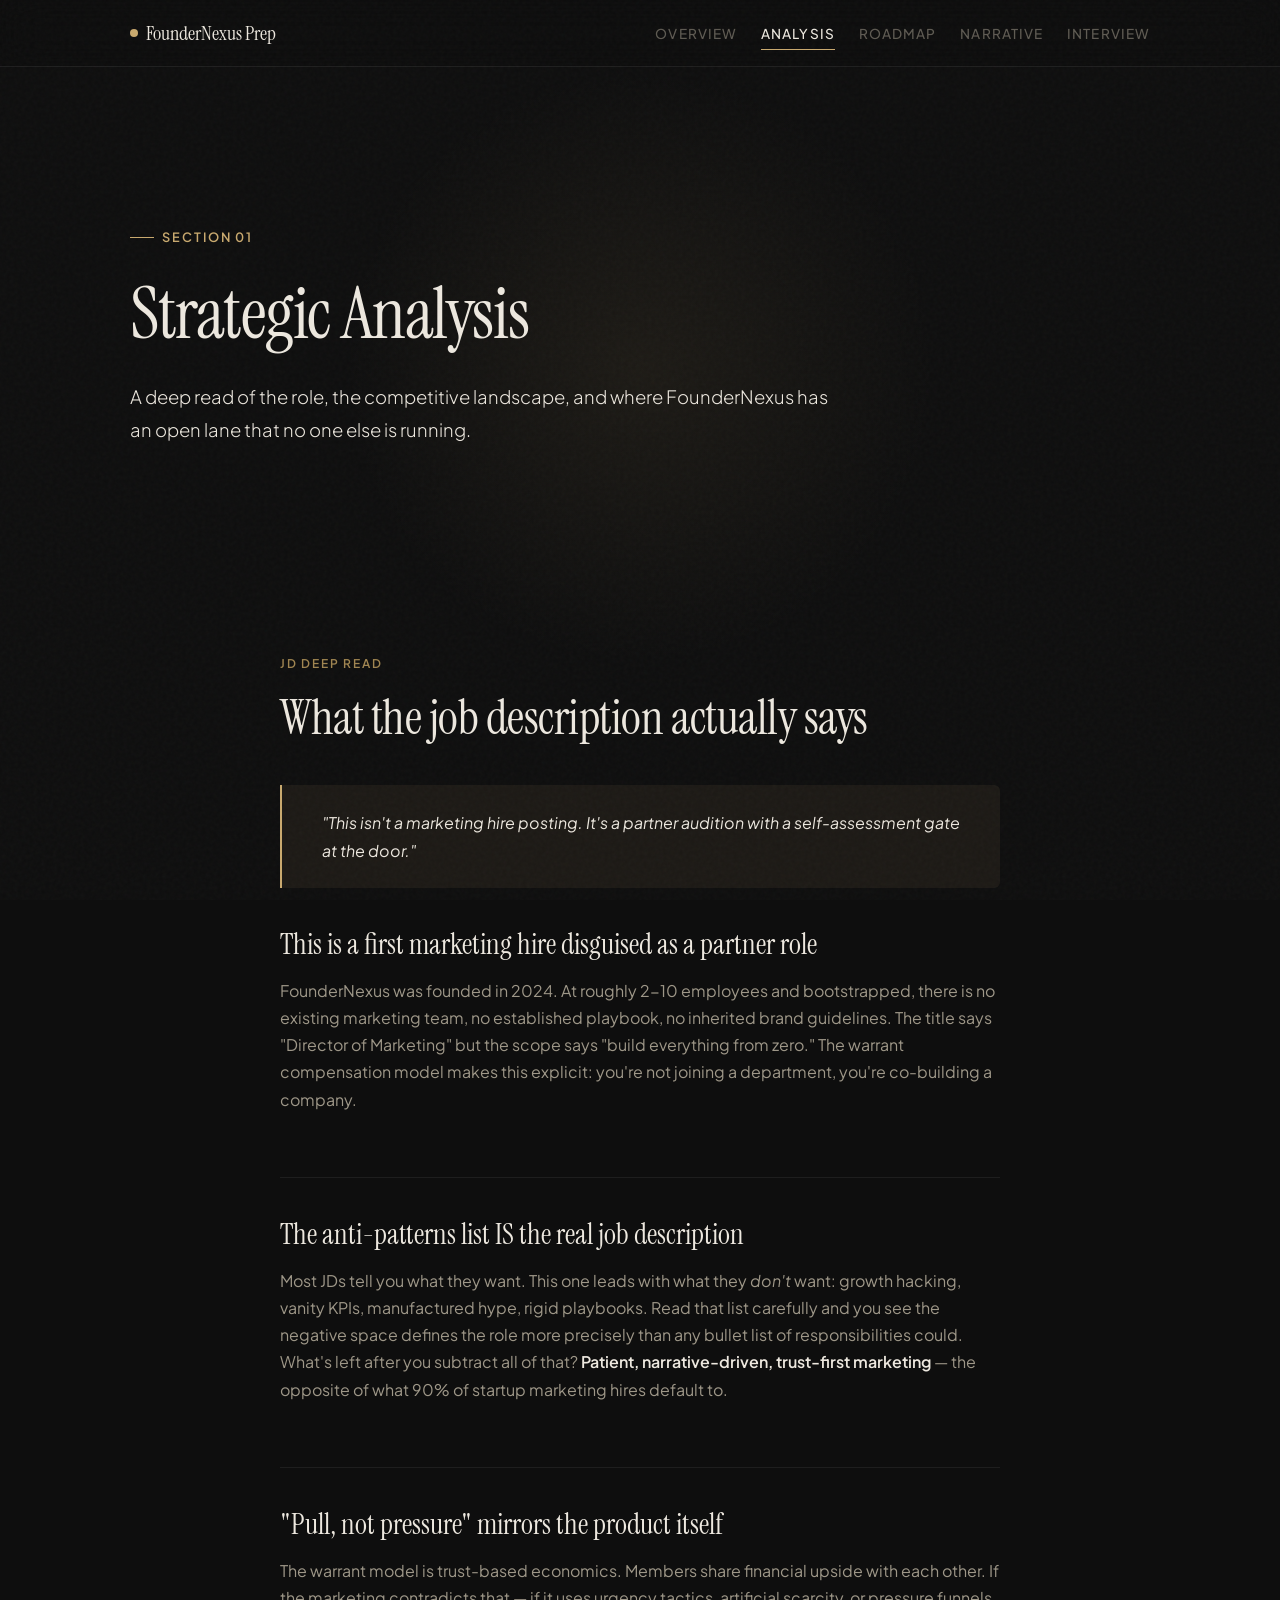
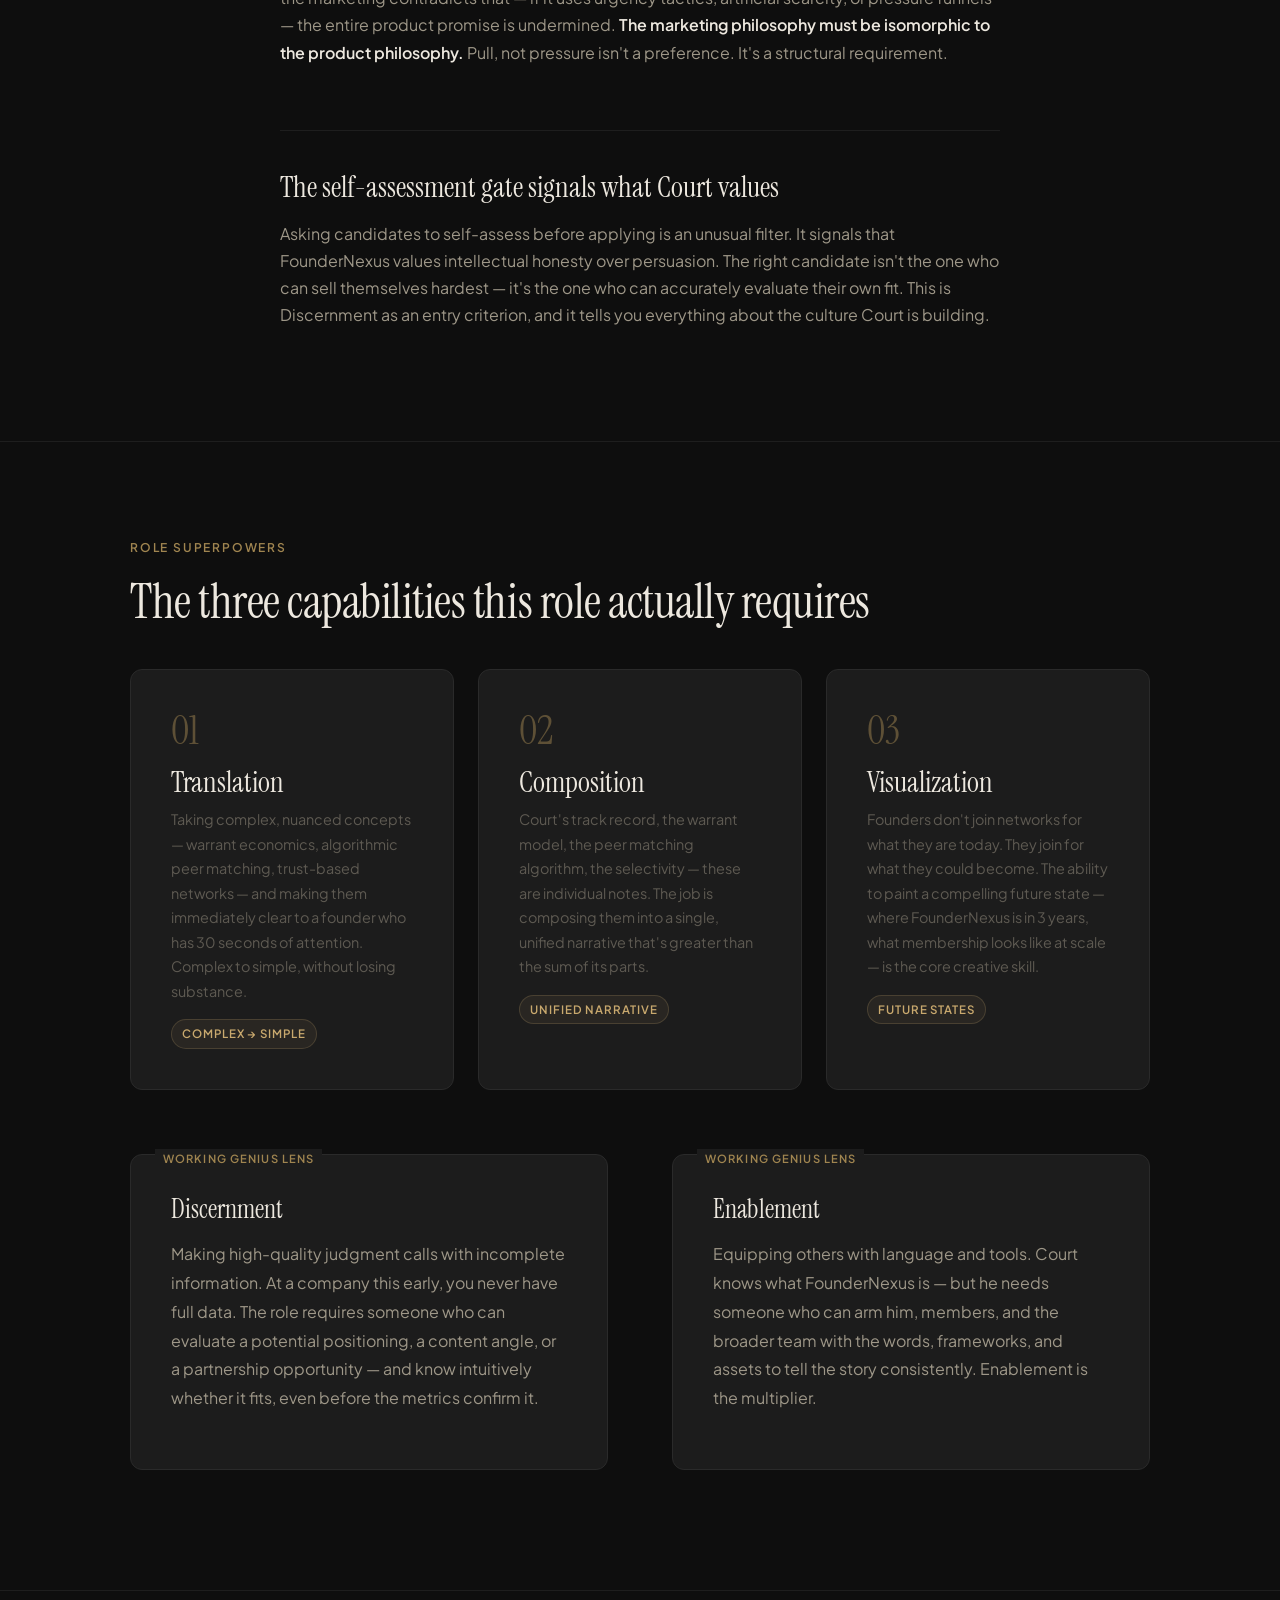
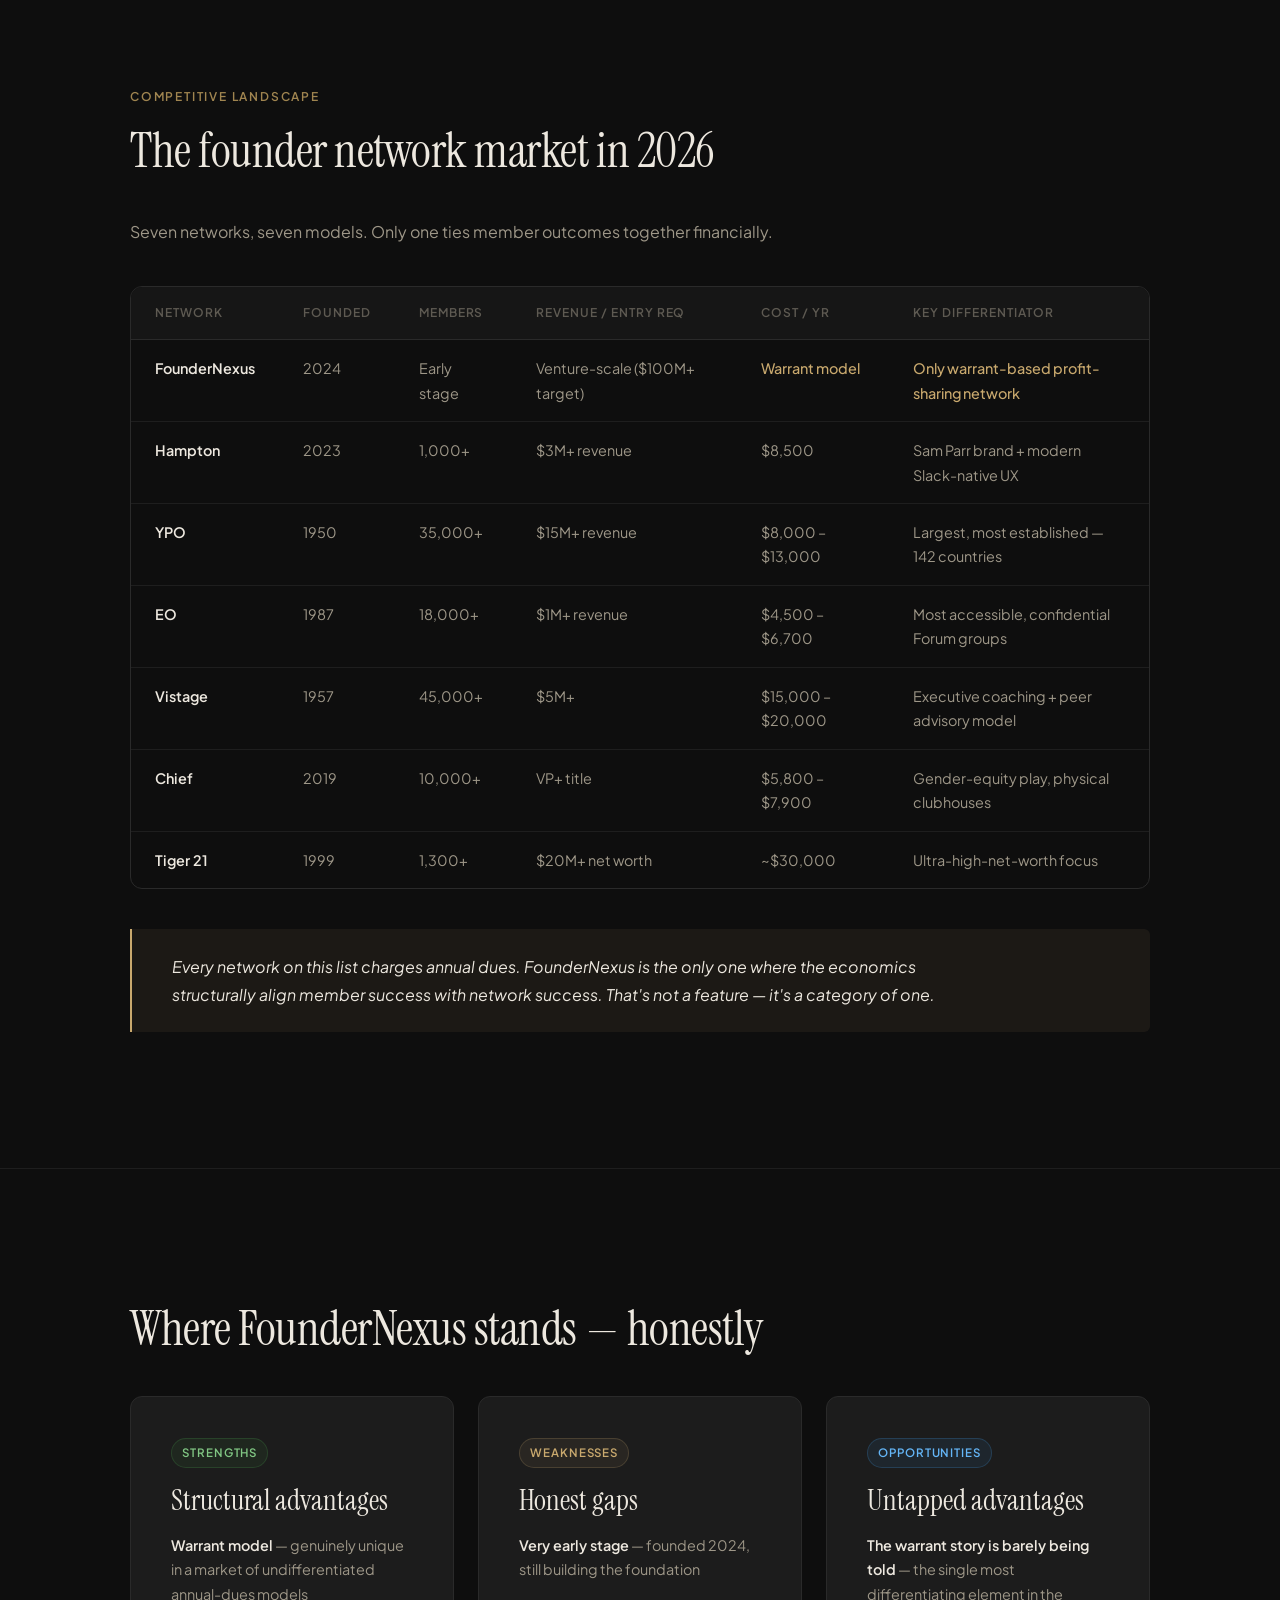
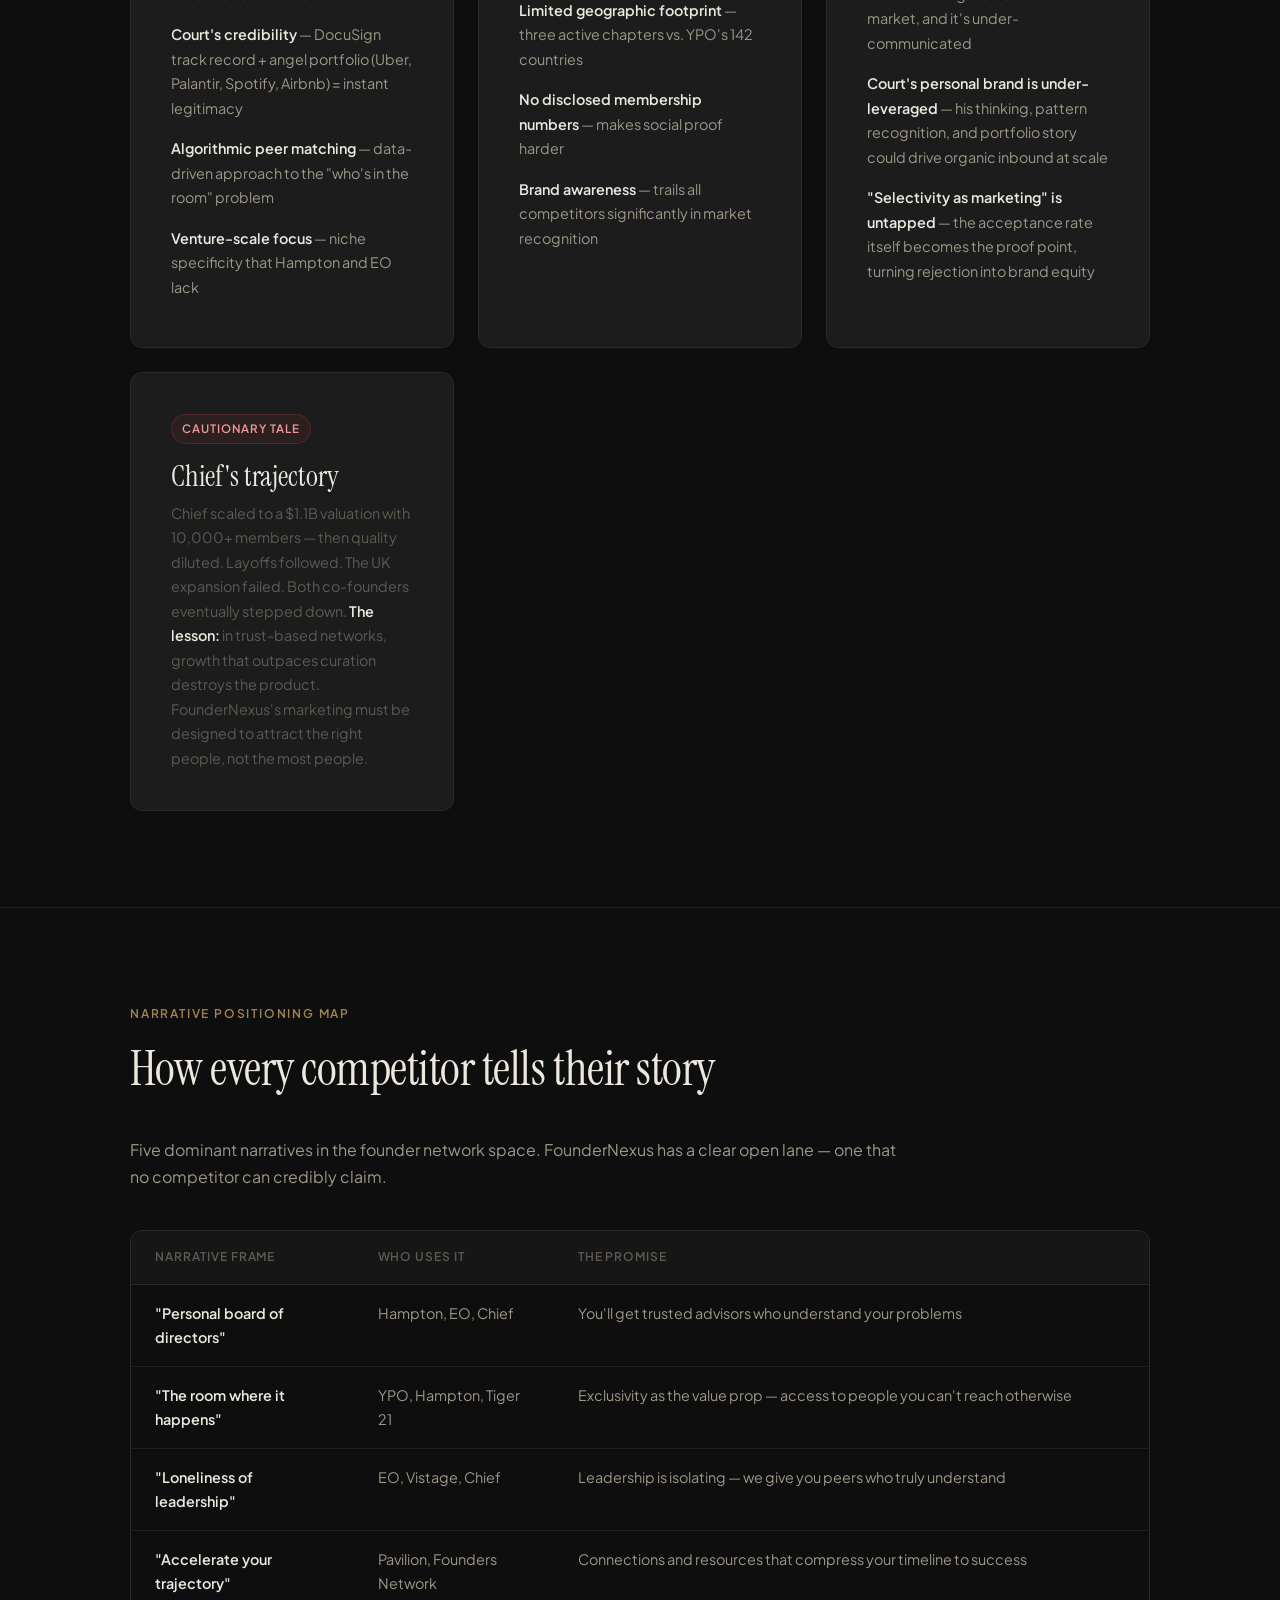
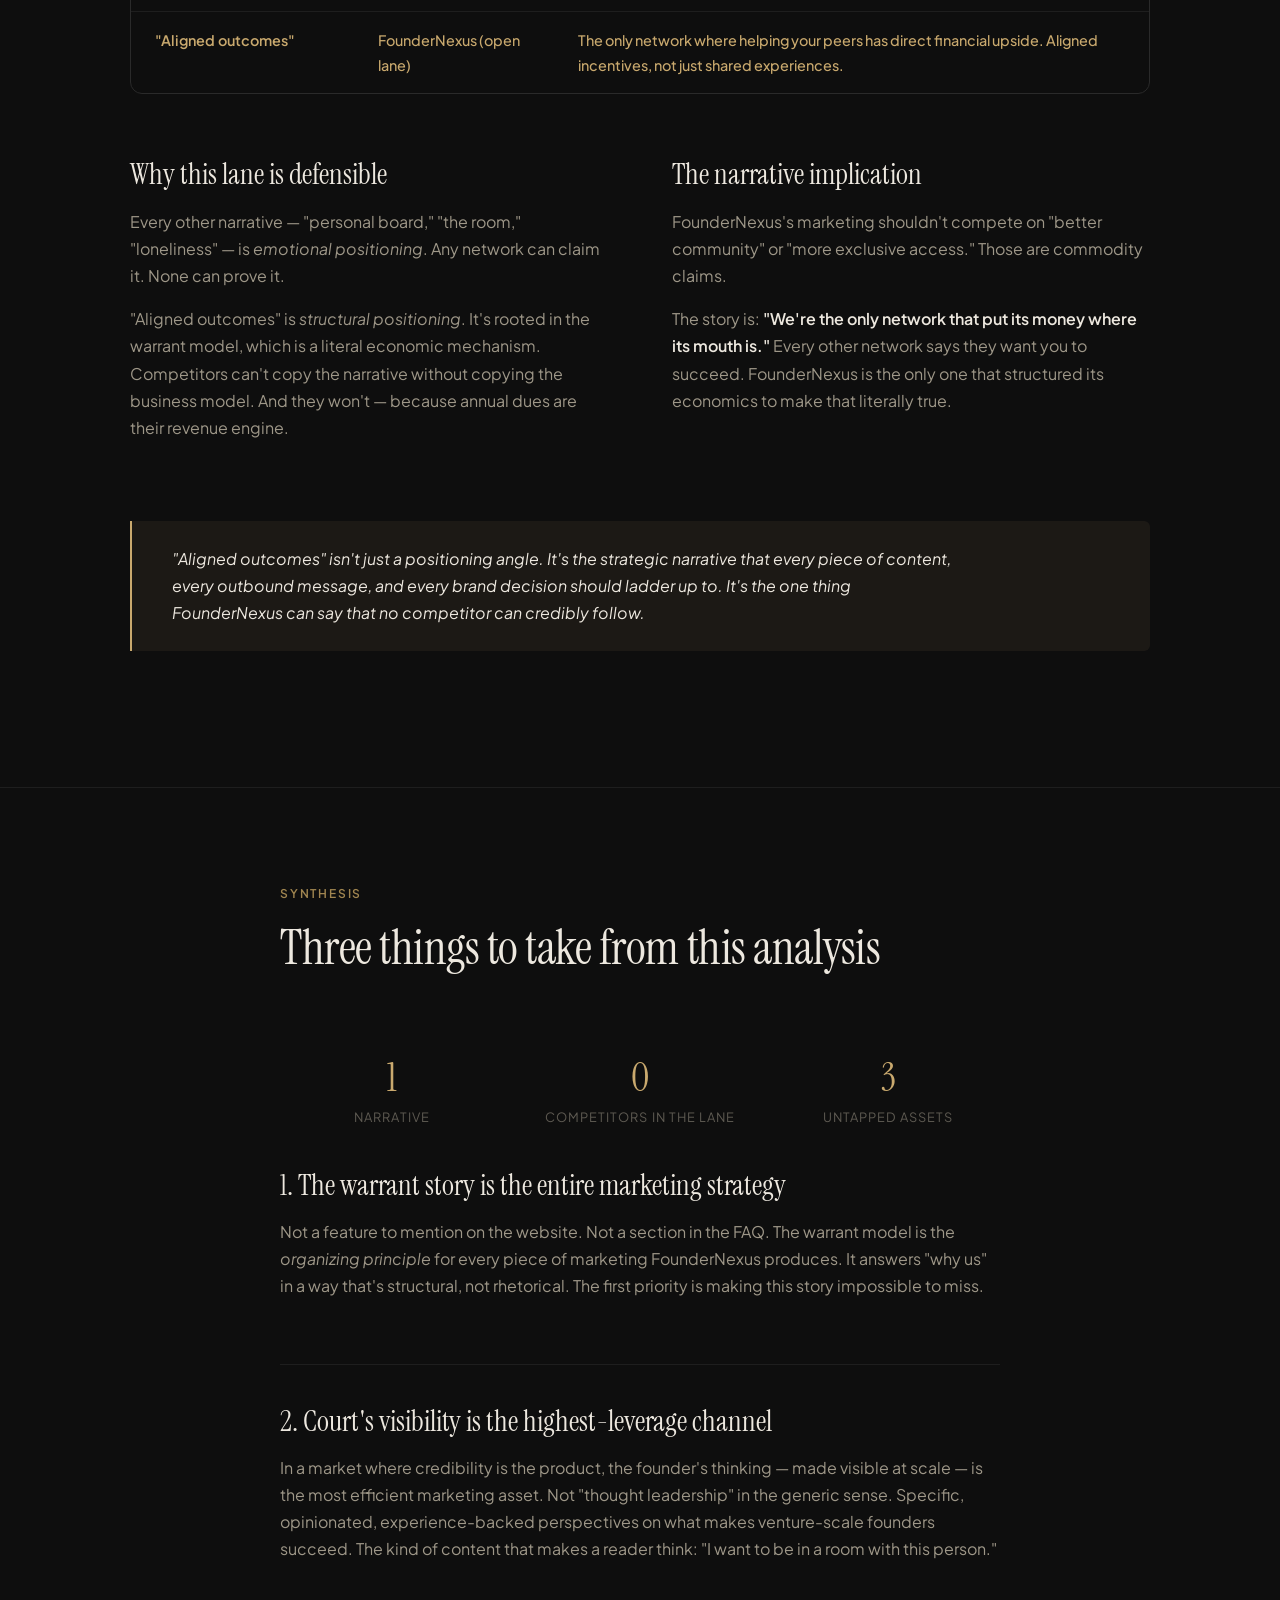
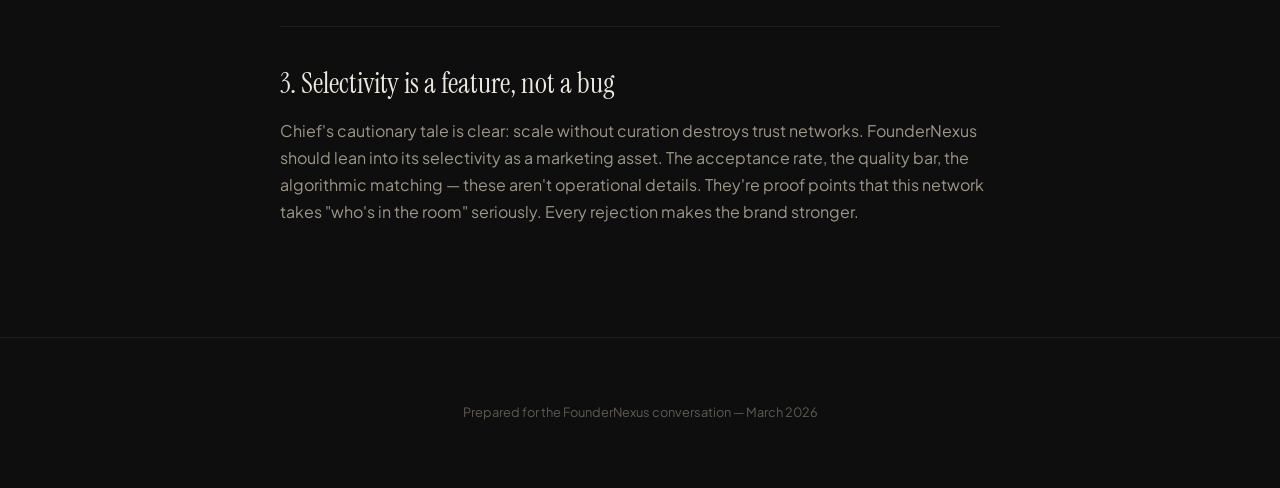
==== analysis.html @ fd332062 "Initial build: FounderNexus Director of Marketing interview prep site Five-page static site with str" ====
<!DOCTYPE html>
<html lang="en">
<head>
  <meta charset="UTF-8">
  <meta name="viewport" content="width=device-width, initial-scale=1.0">
  <title>Strategic Analysis — FounderNexus</title>
  <link rel="stylesheet" href="css/styles.css">
</head>
<body>
  <nav class="site-nav">
    <div class="container">
      <a href="index.html" class="nav-brand">
        <span class="brand-mark"></span>
        FounderNexus Prep
      </a>
      <ul class="nav-links">
        <li><a href="index.html">Overview</a></li>
        <li><a href="analysis.html" class="active">Analysis</a></li>
        <li><a href="roadmap.html">Roadmap</a></li>
        <li><a href="narrative.html">Narrative</a></li>
        <li><a href="prep.html">Interview</a></li>
      </ul>
    </div>
  </nav>

  <header class="hero">
    <div class="container">
      <div class="hero-eyebrow animate-in">Section 01</div>
      <h1 class="animate-in delay-1">Strategic Analysis</h1>
      <p class="lead animate-in delay-2" style="max-width: 55ch;">
        A deep read of the role, the competitive landscape, and where FounderNexus has an open lane that no one else is running.
      </p>
    </div>
  </header>

  <!-- ══════════════════════════════════════════
       JD DEEP READ
       ══════════════════════════════════════════ -->
  <section>
    <div class="container container--narrow">
      <div class="section-eyebrow reveal">JD Deep Read</div>
      <h2 class="reveal">What the job description actually says</h2>

      <div class="callout reveal">
        <p>"This isn't a marketing hire posting. It's a partner audition with a self-assessment gate at the door."</p>
      </div>

      <div class="prose reveal">
        <h3>This is a first marketing hire disguised as a partner role</h3>
        <p>FounderNexus was founded in 2024. At roughly 2-10 employees and bootstrapped, there is no existing marketing team, no established playbook, no inherited brand guidelines. The title says "Director of Marketing" but the scope says "build everything from zero." The warrant compensation model makes this explicit: you're not joining a department, you're co-building a company.</p>

        <h3>The anti-patterns list IS the real job description</h3>
        <p>Most JDs tell you what they want. This one leads with what they <em>don't</em> want: growth hacking, vanity KPIs, manufactured hype, rigid playbooks. Read that list carefully and you see the negative space defines the role more precisely than any bullet list of responsibilities could. What's left after you subtract all of that? <strong>Patient, narrative-driven, trust-first marketing</strong> — the opposite of what 90% of startup marketing hires default to.</p>

        <h3>"Pull, not pressure" mirrors the product itself</h3>
        <p>The warrant model is trust-based economics. Members share financial upside with each other. If the marketing contradicts that — if it uses urgency tactics, artificial scarcity, or pressure funnels — the entire product promise is undermined. <strong>The marketing philosophy must be isomorphic to the product philosophy.</strong> Pull, not pressure isn't a preference. It's a structural requirement.</p>

        <h3>The self-assessment gate signals what Court values</h3>
        <p>Asking candidates to self-assess before applying is an unusual filter. It signals that FounderNexus values intellectual honesty over persuasion. The right candidate isn't the one who can sell themselves hardest — it's the one who can accurately evaluate their own fit. This is Discernment as an entry criterion, and it tells you everything about the culture Court is building.</p>
      </div>
    </div>
  </section>

  <!-- ══════════════════════════════════════════
       CORE SUPERPOWERS
       ══════════════════════════════════════════ -->
  <section>
    <div class="container">
      <div class="section-eyebrow reveal">Role Superpowers</div>
      <h2 class="reveal">The three capabilities this role actually requires</h2>

      <div class="card-grid">
        <div class="card reveal">
          <div class="card-number">01</div>
          <h3>Translation</h3>
          <p>Taking complex, nuanced concepts — warrant economics, algorithmic peer matching, trust-based networks — and making them immediately clear to a founder who has 30 seconds of attention. Complex to simple, without losing substance.</p>
          <span class="badge" style="margin-top: var(--space-sm);">Complex &rarr; Simple</span>
        </div>

        <div class="card reveal">
          <div class="card-number">02</div>
          <h3>Composition</h3>
          <p>Court's track record, the warrant model, the peer matching algorithm, the selectivity — these are individual notes. The job is composing them into a single, unified narrative that's greater than the sum of its parts.</p>
          <span class="badge" style="margin-top: var(--space-sm);">Unified Narrative</span>
        </div>

        <div class="card reveal">
          <div class="card-number">03</div>
          <h3>Visualization</h3>
          <p>Founders don't join networks for what they are today. They join for what they could become. The ability to paint a compelling future state — where FounderNexus is in 3 years, what membership looks like at scale — is the core creative skill.</p>
          <span class="badge" style="margin-top: var(--space-sm);">Future States</span>
        </div>
      </div>

      <div class="two-col reveal" style="margin-top: var(--space-xl);">
        <div class="msg-block">
          <div class="msg-block-label">Working Genius Lens</div>
          <h3>Discernment</h3>
          <p>Making high-quality judgment calls with incomplete information. At a company this early, you never have full data. The role requires someone who can evaluate a potential positioning, a content angle, or a partnership opportunity — and know intuitively whether it fits, even before the metrics confirm it.</p>
        </div>
        <div class="msg-block">
          <div class="msg-block-label">Working Genius Lens</div>
          <h3>Enablement</h3>
          <p>Equipping others with language and tools. Court knows what FounderNexus is — but he needs someone who can arm him, members, and the broader team with the words, frameworks, and assets to tell the story consistently. Enablement is the multiplier.</p>
        </div>
      </div>
    </div>
  </section>

  <!-- ══════════════════════════════════════════
       COMPETITIVE LANDSCAPE
       ══════════════════════════════════════════ -->
  <section>
    <div class="container">
      <div class="section-eyebrow reveal">Competitive Landscape</div>
      <h2 class="reveal">The founder network market in 2026</h2>
      <p class="reveal" style="margin-bottom: var(--space-lg);">
        Seven networks, seven models. Only one ties member outcomes together financially.
      </p>

      <div class="table-wrapper reveal">
        <table>
          <thead>
            <tr>
              <th>Network</th>
              <th>Founded</th>
              <th>Members</th>
              <th>Revenue / Entry Req</th>
              <th>Cost / yr</th>
              <th>Key Differentiator</th>
            </tr>
          </thead>
          <tbody>
            <tr>
              <td><strong>FounderNexus</strong></td>
              <td>2024</td>
              <td>Early stage</td>
              <td>Venture-scale ($100M+ target)</td>
              <td><span class="highlight">Warrant model</span></td>
              <td><span class="highlight">Only warrant-based profit-sharing network</span></td>
            </tr>
            <tr>
              <td><strong>Hampton</strong></td>
              <td>2023</td>
              <td>1,000+</td>
              <td>$3M+ revenue</td>
              <td>$8,500</td>
              <td>Sam Parr brand + modern Slack-native UX</td>
            </tr>
            <tr>
              <td><strong>YPO</strong></td>
              <td>1950</td>
              <td>35,000+</td>
              <td>$15M+ revenue</td>
              <td>$8,000 &ndash; $13,000</td>
              <td>Largest, most established &mdash; 142 countries</td>
            </tr>
            <tr>
              <td><strong>EO</strong></td>
              <td>1987</td>
              <td>18,000+</td>
              <td>$1M+ revenue</td>
              <td>$4,500 &ndash; $6,700</td>
              <td>Most accessible, confidential Forum groups</td>
            </tr>
            <tr>
              <td><strong>Vistage</strong></td>
              <td>1957</td>
              <td>45,000+</td>
              <td>$5M+</td>
              <td>$15,000 &ndash; $20,000</td>
              <td>Executive coaching + peer advisory model</td>
            </tr>
            <tr>
              <td><strong>Chief</strong></td>
              <td>2019</td>
              <td>10,000+</td>
              <td>VP+ title</td>
              <td>$5,800 &ndash; $7,900</td>
              <td>Gender-equity play, physical clubhouses</td>
            </tr>
            <tr>
              <td><strong>Tiger 21</strong></td>
              <td>1999</td>
              <td>1,300+</td>
              <td>$20M+ net worth</td>
              <td>~$30,000</td>
              <td>Ultra-high-net-worth focus</td>
            </tr>
          </tbody>
        </table>
      </div>

      <div class="callout reveal">
        <p>Every network on this list charges annual dues. FounderNexus is the only one where the economics structurally align member success with network success. That's not a feature — it's a category of one.</p>
      </div>
    </div>
  </section>

  <!-- ══════════════════════════════════════════
       POSITIONING GAP ANALYSIS (SWOT)
       ══════════════════════════════════════════ -->
  <section>
    <div class="container">
      <div class="section-eyebrow reveal">Positioning Gap Analysis</div>
      <h2 class="reveal">Where FounderNexus stands — honestly</h2>

      <div class="card-grid">
        <div class="card reveal">
          <span class="badge badge--green" style="margin-bottom: var(--space-sm);">Strengths</span>
          <h3>Structural advantages</h3>
          <ul style="list-style: none; padding: 0;">
            <li style="padding: var(--space-xs) 0; color: var(--text-secondary); font-size: 0.9rem;"><strong>Warrant model</strong> — genuinely unique in a market of undifferentiated annual-dues models</li>
            <li style="padding: var(--space-xs) 0; color: var(--text-secondary); font-size: 0.9rem;"><strong>Court's credibility</strong> — DocuSign track record + angel portfolio (Uber, Palantir, Spotify, Airbnb) = instant legitimacy</li>
            <li style="padding: var(--space-xs) 0; color: var(--text-secondary); font-size: 0.9rem;"><strong>Algorithmic peer matching</strong> — data-driven approach to the "who's in the room" problem</li>
            <li style="padding: var(--space-xs) 0; color: var(--text-secondary); font-size: 0.9rem;"><strong>Venture-scale focus</strong> — niche specificity that Hampton and EO lack</li>
          </ul>
        </div>

        <div class="card reveal">
          <span class="badge" style="margin-bottom: var(--space-sm);">Weaknesses</span>
          <h3>Honest gaps</h3>
          <ul style="list-style: none; padding: 0;">
            <li style="padding: var(--space-xs) 0; color: var(--text-secondary); font-size: 0.9rem;"><strong>Very early stage</strong> — founded 2024, still building the foundation</li>
            <li style="padding: var(--space-xs) 0; color: var(--text-secondary); font-size: 0.9rem;"><strong>Limited geographic footprint</strong> — three active chapters vs. YPO's 142 countries</li>
            <li style="padding: var(--space-xs) 0; color: var(--text-secondary); font-size: 0.9rem;"><strong>No disclosed membership numbers</strong> — makes social proof harder</li>
            <li style="padding: var(--space-xs) 0; color: var(--text-secondary); font-size: 0.9rem;"><strong>Brand awareness</strong> — trails all competitors significantly in market recognition</li>
          </ul>
        </div>

        <div class="card reveal">
          <span class="badge badge--blue" style="margin-bottom: var(--space-sm);">Opportunities</span>
          <h3>Untapped advantages</h3>
          <ul style="list-style: none; padding: 0;">
            <li style="padding: var(--space-xs) 0; color: var(--text-secondary); font-size: 0.9rem;"><strong>The warrant story is barely being told</strong> — the single most differentiating element in the market, and it's under-communicated</li>
            <li style="padding: var(--space-xs) 0; color: var(--text-secondary); font-size: 0.9rem;"><strong>Court's personal brand is under-leveraged</strong> — his thinking, pattern recognition, and portfolio story could drive organic inbound at scale</li>
            <li style="padding: var(--space-xs) 0; color: var(--text-secondary); font-size: 0.9rem;"><strong>"Selectivity as marketing" is untapped</strong> — the acceptance rate itself becomes the proof point, turning rejection into brand equity</li>
          </ul>
        </div>

        <div class="card reveal">
          <span class="badge" style="margin-bottom: var(--space-sm); background: rgba(239, 83, 80, 0.08); color: #ef9a9a; border-color: rgba(239, 83, 80, 0.2);">Cautionary Tale</span>
          <h3>Chief's trajectory</h3>
          <p>Chief scaled to a $1.1B valuation with 10,000+ members — then quality diluted. Layoffs followed. The UK expansion failed. Both co-founders eventually stepped down. <strong>The lesson:</strong> in trust-based networks, growth that outpaces curation destroys the product. FounderNexus's marketing must be designed to attract the right people, not the most people.</p>
        </div>
      </div>
    </div>
  </section>

  <!-- ══════════════════════════════════════════
       NARRATIVE POSITIONING MAP
       ══════════════════════════════════════════ -->
  <section>
    <div class="container">
      <div class="section-eyebrow reveal">Narrative Positioning Map</div>
      <h2 class="reveal">How every competitor tells their story</h2>
      <p class="reveal" style="margin-bottom: var(--space-lg);">
        Five dominant narratives in the founder network space. FounderNexus has a clear open lane — one that no competitor can credibly claim.
      </p>

      <div class="table-wrapper reveal">
        <table>
          <thead>
            <tr>
              <th>Narrative Frame</th>
              <th>Who Uses It</th>
              <th>The Promise</th>
            </tr>
          </thead>
          <tbody>
            <tr>
              <td><strong>"Personal board of directors"</strong></td>
              <td>Hampton, EO, Chief</td>
              <td>You'll get trusted advisors who understand your problems</td>
            </tr>
            <tr>
              <td><strong>"The room where it happens"</strong></td>
              <td>YPO, Hampton, Tiger 21</td>
              <td>Exclusivity as the value prop &mdash; access to people you can't reach otherwise</td>
            </tr>
            <tr>
              <td><strong>"Loneliness of leadership"</strong></td>
              <td>EO, Vistage, Chief</td>
              <td>Leadership is isolating &mdash; we give you peers who truly understand</td>
            </tr>
            <tr>
              <td><strong>"Accelerate your trajectory"</strong></td>
              <td>Pavilion, Founders Network</td>
              <td>Connections and resources that compress your timeline to success</td>
            </tr>
            <tr>
              <td><strong style="color: var(--accent);">"Aligned outcomes"</strong></td>
              <td><span class="highlight">FounderNexus (open lane)</span></td>
              <td><span class="highlight">The only network where helping your peers has direct financial upside. Aligned incentives, not just shared experiences.</span></td>
            </tr>
          </tbody>
        </table>
      </div>

      <div class="two-col reveal" style="margin-top: var(--space-xl);">
        <div>
          <h3>Why this lane is defensible</h3>
          <div class="prose">
            <p>Every other narrative — "personal board," "the room," "loneliness" — is <em>emotional positioning</em>. Any network can claim it. None can prove it.</p>
            <p>"Aligned outcomes" is <em>structural positioning</em>. It's rooted in the warrant model, which is a literal economic mechanism. Competitors can't copy the narrative without copying the business model. And they won't — because annual dues are their revenue engine.</p>
          </div>
        </div>
        <div>
          <h3>The narrative implication</h3>
          <div class="prose">
            <p>FounderNexus's marketing shouldn't compete on "better community" or "more exclusive access." Those are commodity claims.</p>
            <p>The story is: <strong>"We're the only network that put its money where its mouth is."</strong> Every other network says they want you to succeed. FounderNexus is the only one that structured its economics to make that literally true.</p>
          </div>
        </div>
      </div>

      <div class="callout reveal" style="margin-top: var(--space-xl);">
        <p>"Aligned outcomes" isn't just a positioning angle. It's the strategic narrative that every piece of content, every outbound message, and every brand decision should ladder up to. It's the one thing FounderNexus can say that no competitor can credibly follow.</p>
      </div>
    </div>
  </section>

  <!-- ══════════════════════════════════════════
       KEY TAKEAWAYS
       ══════════════════════════════════════════ -->
  <section>
    <div class="container container--narrow">
      <div class="section-eyebrow reveal">Synthesis</div>
      <h2 class="reveal">Three things to take from this analysis</h2>

      <div class="stat-row reveal">
        <div class="stat">
          <div class="stat-value">1</div>
          <div class="stat-label">Narrative</div>
        </div>
        <div class="stat">
          <div class="stat-value">0</div>
          <div class="stat-label">Competitors in the lane</div>
        </div>
        <div class="stat">
          <div class="stat-value">3</div>
          <div class="stat-label">Untapped assets</div>
        </div>
      </div>

      <div class="prose reveal">
        <h3>1. The warrant story is the entire marketing strategy</h3>
        <p>Not a feature to mention on the website. Not a section in the FAQ. The warrant model is the <em>organizing principle</em> for every piece of marketing FounderNexus produces. It answers "why us" in a way that's structural, not rhetorical. The first priority is making this story impossible to miss.</p>

        <h3>2. Court's visibility is the highest-leverage channel</h3>
        <p>In a market where credibility is the product, the founder's thinking — made visible at scale — is the most efficient marketing asset. Not "thought leadership" in the generic sense. Specific, opinionated, experience-backed perspectives on what makes venture-scale founders succeed. The kind of content that makes a reader think: "I want to be in a room with this person."</p>

        <h3>3. Selectivity is a feature, not a bug</h3>
        <p>Chief's cautionary tale is clear: scale without curation destroys trust networks. FounderNexus should lean into its selectivity as a marketing asset. The acceptance rate, the quality bar, the algorithmic matching — these aren't operational details. They're proof points that this network takes "who's in the room" seriously. Every rejection makes the brand stronger.</p>
      </div>
    </div>
  </section>

  <footer class="site-footer">
    <div class="container">
      <p>Prepared for the FounderNexus conversation — March 2026</p>
    </div>
  </footer>

  <script src="js/main.js"></script>
</body>
</html>
---- css/styles.css ----
/* FounderNexus Interview — Design System
   Aesthetic: Refined Editorial. Confident restraint.
   Display: Instrument Serif | Body: Plus Jakarta Sans
   Palette: Near-black + warm gold accents */

@import url('https://fonts.googleapis.com/css2?family=Instrument+Serif:ital@0;1&family=Plus+Jakarta+Sans:ital,wght@0,300;0,400;0,500;0,600;0,700;1,400;1,500&display=swap');

/* ── Reset ── */
*, *::before, *::after { box-sizing: border-box; margin: 0; padding: 0; }

/* ── Custom Properties ── */
:root {
  --bg-deep: #080808;
  --bg: #0e0e0e;
  --bg-surface: #161616;
  --bg-card: #1c1c1c;
  --bg-card-hover: #242424;
  --border: #2a2a2a;
  --border-subtle: #1e1e1e;

  --text-primary: #ede8df;
  --text-secondary: #9e9788;
  --text-muted: #5e5a52;
  --text-inverse: #0e0e0e;

  --accent: #c9a96e;
  --accent-dim: #a08550;
  --accent-bright: #e0c68a;
  --accent-glow: rgba(201, 169, 110, 0.08);

  --font-display: 'Instrument Serif', Georgia, serif;
  --font-body: 'Plus Jakarta Sans', -apple-system, sans-serif;

  --space-xs: 0.5rem;
  --space-sm: 1rem;
  --space-md: 1.5rem;
  --space-lg: 2.5rem;
  --space-xl: 4rem;
  --space-2xl: 6rem;
  --space-3xl: 10rem;

  --radius-sm: 6px;
  --radius-md: 12px;
  --radius-lg: 20px;

  --max-w: 1100px;
  --max-w-narrow: 800px;
  --max-w-wide: 1300px;

  --transition-fast: 150ms ease;
  --transition-base: 300ms ease;
  --transition-slow: 600ms ease;
}

/* ── Base ── */
html {
  font-size: 16px;
  scroll-behavior: smooth;
  -webkit-font-smoothing: antialiased;
  -moz-osx-font-smoothing: grayscale;
}

body {
  font-family: var(--font-body);
  font-weight: 400;
  line-height: 1.7;
  color: var(--text-primary);
  background: var(--bg);
  min-height: 100vh;
  overflow-x: hidden;
}

/* ── Grain Overlay ── */
body::before {
  content: '';
  position: fixed;
  inset: 0;
  background-image: url("data:image/svg+xml,%3Csvg viewBox='0 0 256 256' xmlns='http://www.w3.org/2000/svg'%3E%3Cfilter id='noise'%3E%3CfeTurbulence type='fractalNoise' baseFrequency='0.9' numOctaves='4' stitchTiles='stitch'/%3E%3C/filter%3E%3Crect width='100%25' height='100%25' filter='url(%23noise)' opacity='0.03'/%3E%3C/svg%3E");
  pointer-events: none;
  z-index: 9999;
}

/* ── Typography ── */
h1, h2, h3, h4 {
  font-family: var(--font-display);
  font-weight: 400;
  line-height: 1.15;
  color: var(--text-primary);
}

h1 {
  font-size: clamp(2.8rem, 6vw, 4.5rem);
  letter-spacing: -0.02em;
}

h2 {
  font-size: clamp(2rem, 4vw, 3rem);
  letter-spacing: -0.01em;
  margin-bottom: var(--space-lg);
}

h3 {
  font-size: clamp(1.4rem, 2.5vw, 1.8rem);
  margin-bottom: var(--space-sm);
}

h4 {
  font-size: 1.15rem;
  color: var(--text-secondary);
  margin-bottom: var(--space-xs);
}

p {
  margin-bottom: var(--space-sm);
  color: var(--text-secondary);
  max-width: 65ch;
}

p.lead {
  font-size: 1.15rem;
  line-height: 1.8;
  color: var(--text-primary);
  font-weight: 300;
}

strong { color: var(--text-primary); font-weight: 600; }

a {
  color: var(--accent);
  text-decoration: none;
  transition: color var(--transition-fast);
}
a:hover { color: var(--accent-bright); }

/* ── Layout ── */
.container {
  width: 100%;
  max-width: var(--max-w);
  margin: 0 auto;
  padding: 0 var(--space-lg);
}

.container--narrow { max-width: var(--max-w-narrow); }
.container--wide { max-width: var(--max-w-wide); }

section {
  padding: var(--space-2xl) 0;
}

section + section {
  border-top: 1px solid var(--border-subtle);
}

/* ── Navigation ── */
.site-nav {
  position: sticky;
  top: 0;
  z-index: 100;
  background: rgba(14, 14, 14, 0.85);
  backdrop-filter: blur(20px);
  -webkit-backdrop-filter: blur(20px);
  border-bottom: 1px solid var(--border-subtle);
  padding: var(--space-sm) 0;
}

.site-nav .container {
  display: flex;
  align-items: center;
  justify-content: space-between;
}

.nav-brand {
  font-family: var(--font-display);
  font-size: 1.25rem;
  color: var(--text-primary);
  text-decoration: none;
  display: flex;
  align-items: center;
  gap: var(--space-xs);
}

.nav-brand .brand-mark {
  width: 8px;
  height: 8px;
  background: var(--accent);
  border-radius: 50%;
  display: inline-block;
}

.nav-links {
  display: flex;
  gap: var(--space-md);
  list-style: none;
}

.nav-links a {
  font-size: 0.85rem;
  font-weight: 500;
  color: var(--text-muted);
  text-transform: uppercase;
  letter-spacing: 0.08em;
  padding: var(--space-xs) 0;
  position: relative;
  transition: color var(--transition-fast);
}

.nav-links a::after {
  content: '';
  position: absolute;
  bottom: 0;
  left: 0;
  width: 0;
  height: 1px;
  background: var(--accent);
  transition: width var(--transition-base);
}

.nav-links a:hover,
.nav-links a.active {
  color: var(--text-primary);
}

.nav-links a:hover::after,
.nav-links a.active::after {
  width: 100%;
}

/* ── Hero ── */
.hero {
  padding: var(--space-3xl) 0 var(--space-2xl);
  position: relative;
}

.hero::before {
  content: '';
  position: absolute;
  top: 0;
  left: 50%;
  transform: translateX(-50%);
  width: 600px;
  height: 600px;
  background: radial-gradient(ellipse, var(--accent-glow) 0%, transparent 70%);
  pointer-events: none;
}

.hero-eyebrow {
  font-size: 0.8rem;
  font-weight: 600;
  text-transform: uppercase;
  letter-spacing: 0.15em;
  color: var(--accent);
  margin-bottom: var(--space-md);
  display: flex;
  align-items: center;
  gap: var(--space-xs);
}

.hero-eyebrow::before {
  content: '';
  width: 24px;
  height: 1px;
  background: var(--accent);
}

.hero h1 {
  margin-bottom: var(--space-md);
}

.hero h1 em {
  font-style: italic;
  color: var(--accent);
}

/* ── Cards ── */
.card-grid {
  display: grid;
  grid-template-columns: repeat(auto-fit, minmax(280px, 1fr));
  gap: var(--space-md);
}

.card {
  background: var(--bg-card);
  border: 1px solid var(--border);
  border-radius: var(--radius-md);
  padding: var(--space-lg);
  transition: all var(--transition-base);
  position: relative;
  overflow: hidden;
  text-decoration: none;
  display: block;
}

.card::before {
  content: '';
  position: absolute;
  top: 0;
  left: 0;
  right: 0;
  height: 2px;
  background: linear-gradient(90deg, var(--accent), transparent);
  opacity: 0;
  transition: opacity var(--transition-base);
}

.card:hover {
  background: var(--bg-card-hover);
  border-color: var(--accent-dim);
  transform: translateY(-2px);
}

.card:hover::before { opacity: 1; }

.card-number {
  font-family: var(--font-display);
  font-size: 2.5rem;
  color: var(--accent-dim);
  line-height: 1;
  margin-bottom: var(--space-sm);
  opacity: 0.5;
}

.card h3 {
  color: var(--text-primary);
  margin-bottom: var(--space-xs);
}

.card p {
  font-size: 0.9rem;
  color: var(--text-muted);
  margin-bottom: 0;
}

.card-arrow {
  position: absolute;
  bottom: var(--space-lg);
  right: var(--space-lg);
  color: var(--accent-dim);
  font-size: 1.2rem;
  transition: transform var(--transition-fast);
}

.card:hover .card-arrow {
  transform: translateX(4px);
  color: var(--accent);
}

/* ── Section Eyebrow ── */
.section-eyebrow {
  font-size: 0.75rem;
  font-weight: 600;
  text-transform: uppercase;
  letter-spacing: 0.15em;
  color: var(--accent-dim);
  margin-bottom: var(--space-sm);
}

/* ── Stat Row ── */
.stat-row {
  display: grid;
  grid-template-columns: repeat(auto-fit, minmax(160px, 1fr));
  gap: var(--space-md);
  padding: var(--space-lg) 0;
}

.stat {
  text-align: center;
}

.stat-value {
  font-family: var(--font-display);
  font-size: 2.5rem;
  color: var(--accent);
  line-height: 1.1;
}

.stat-label {
  font-size: 0.8rem;
  color: var(--text-muted);
  text-transform: uppercase;
  letter-spacing: 0.08em;
  margin-top: var(--space-xs);
}

/* ── Tables ── */
.table-wrapper {
  overflow-x: auto;
  border-radius: var(--radius-md);
  border: 1px solid var(--border);
  margin: var(--space-md) 0;
}

table {
  width: 100%;
  border-collapse: collapse;
  font-size: 0.9rem;
}

thead {
  background: var(--bg-surface);
}

th {
  text-align: left;
  padding: var(--space-sm) var(--space-md);
  font-size: 0.75rem;
  font-weight: 600;
  text-transform: uppercase;
  letter-spacing: 0.08em;
  color: var(--text-muted);
  border-bottom: 1px solid var(--border);
  white-space: nowrap;
}

td {
  padding: var(--space-sm) var(--space-md);
  border-bottom: 1px solid var(--border-subtle);
  color: var(--text-secondary);
  vertical-align: top;
}

tr:last-child td { border-bottom: none; }

tr:hover td { background: var(--accent-glow); }

td strong { color: var(--text-primary); }

td .highlight { color: var(--accent); font-weight: 500; }

/* ── Timeline ── */
.timeline {
  position: relative;
  padding-left: var(--space-xl);
}

.timeline::before {
  content: '';
  position: absolute;
  left: 7px;
  top: 0;
  bottom: 0;
  width: 1px;
  background: linear-gradient(to bottom, var(--accent), var(--border-subtle));
}

.timeline-item {
  position: relative;
  padding-bottom: var(--space-xl);
}

.timeline-item:last-child { padding-bottom: 0; }

.timeline-dot {
  position: absolute;
  left: calc(-1 * var(--space-xl) + 1px);
  top: 6px;
  width: 14px;
  height: 14px;
  border-radius: 50%;
  background: var(--bg);
  border: 2px solid var(--accent);
  z-index: 1;
}

.timeline-item.active .timeline-dot {
  background: var(--accent);
  box-shadow: 0 0 12px rgba(201, 169, 110, 0.4);
}

.timeline-phase {
  font-size: 0.75rem;
  font-weight: 600;
  text-transform: uppercase;
  letter-spacing: 0.12em;
  color: var(--accent-dim);
  margin-bottom: var(--space-xs);
}

.timeline-title {
  font-family: var(--font-display);
  font-size: 1.5rem;
  color: var(--text-primary);
  margin-bottom: var(--space-xs);
}

.timeline-content {
  color: var(--text-secondary);
  font-size: 0.95rem;
}

.timeline-deliverables {
  list-style: none;
  margin-top: var(--space-sm);
}

.timeline-deliverables li {
  padding: var(--space-xs) 0;
  padding-left: var(--space-md);
  position: relative;
  color: var(--text-secondary);
  font-size: 0.9rem;
}

.timeline-deliverables li::before {
  content: '→';
  position: absolute;
  left: 0;
  color: var(--accent-dim);
}

/* ── Blockquote / Callout ── */
.callout {
  border-left: 2px solid var(--accent);
  padding: var(--space-md) var(--space-lg);
  background: var(--accent-glow);
  border-radius: 0 var(--radius-sm) var(--radius-sm) 0;
  margin: var(--space-lg) 0;
}

.callout p {
  color: var(--text-primary);
  font-style: italic;
  margin-bottom: 0;
}

.callout cite {
  display: block;
  font-style: normal;
  font-size: 0.85rem;
  color: var(--text-muted);
  margin-top: var(--space-xs);
}

/* ── Tags / Badges ── */
.badge {
  display: inline-flex;
  align-items: center;
  gap: 4px;
  font-size: 0.72rem;
  font-weight: 600;
  text-transform: uppercase;
  letter-spacing: 0.08em;
  padding: 4px 10px;
  border-radius: 100px;
  background: var(--accent-glow);
  color: var(--accent);
  border: 1px solid rgba(201, 169, 110, 0.2);
}

.badge--green {
  background: rgba(76, 175, 80, 0.08);
  color: #81c784;
  border-color: rgba(76, 175, 80, 0.2);
}

.badge--blue {
  background: rgba(66, 165, 245, 0.08);
  color: #64b5f6;
  border-color: rgba(66, 165, 245, 0.2);
}

/* ── Prose (long-form sections) ── */
.prose h3 {
  margin-top: var(--space-xl);
  padding-top: var(--space-lg);
  border-top: 1px solid var(--border-subtle);
}

.prose h3:first-child {
  margin-top: 0;
  padding-top: 0;
  border-top: none;
}

.prose ul, .prose ol {
  padding-left: var(--space-md);
  margin-bottom: var(--space-md);
}

.prose li {
  margin-bottom: var(--space-xs);
  color: var(--text-secondary);
  line-height: 1.7;
}

.prose li strong {
  color: var(--text-primary);
}

/* ── Two-Column Layout ── */
.two-col {
  display: grid;
  grid-template-columns: 1fr 1fr;
  gap: var(--space-xl);
  align-items: start;
}

/* ── Messaging Prototype Blocks ── */
.msg-block {
  background: var(--bg-card);
  border: 1px solid var(--border);
  border-radius: var(--radius-md);
  padding: var(--space-lg);
  margin-bottom: var(--space-md);
  position: relative;
}

.msg-block-label {
  position: absolute;
  top: calc(-0.5em);
  left: var(--space-md);
  background: var(--bg-card);
  padding: 0 var(--space-xs);
  font-size: 0.7rem;
  font-weight: 600;
  text-transform: uppercase;
  letter-spacing: 0.1em;
  color: var(--accent-dim);
}

.msg-block h3 {
  font-size: 1.6rem;
  margin-bottom: var(--space-sm);
  margin-top: 0;
  padding-top: 0;
  border-top: none;
}

.msg-block p {
  font-size: 1rem;
  line-height: 1.8;
}

/* ── Footer ── */
.site-footer {
  border-top: 1px solid var(--border-subtle);
  padding: var(--space-xl) 0;
  text-align: center;
}

.site-footer p {
  font-size: 0.8rem;
  color: var(--text-muted);
  margin: 0 auto;
}

/* ── Animations ── */
@keyframes fadeInUp {
  from { opacity: 0; transform: translateY(20px); }
  to { opacity: 1; transform: translateY(0); }
}

.animate-in {
  opacity: 0;
  animation: fadeInUp 0.6s ease forwards;
}

.delay-1 { animation-delay: 0.1s; }
.delay-2 { animation-delay: 0.2s; }
.delay-3 { animation-delay: 0.3s; }
.delay-4 { animation-delay: 0.4s; }
.delay-5 { animation-delay: 0.5s; }

/* ── Scroll Reveal ── */
.reveal {
  opacity: 0;
  transform: translateY(16px);
  transition: opacity 0.5s ease, transform 0.5s ease;
}
.reveal.visible {
  opacity: 1;
  transform: translateY(0);
}

/* ── Responsive ── */
@media (max-width: 768px) {
  .nav-links { display: none; }
  .two-col { grid-template-columns: 1fr; }
  .hero { padding: var(--space-2xl) 0 var(--space-xl); }
  section { padding: var(--space-xl) 0; }
  .container { padding: 0 var(--space-sm); }
  .stat-row { grid-template-columns: repeat(2, 1fr); }
  .card-grid { grid-template-columns: 1fr; }
}

/* ── Print ── */
@media print {
  body::before { display: none; }
  .site-nav { display: none; }
  body { background: white; color: #111; }
  .card { border: 1px solid #ccc; }
}
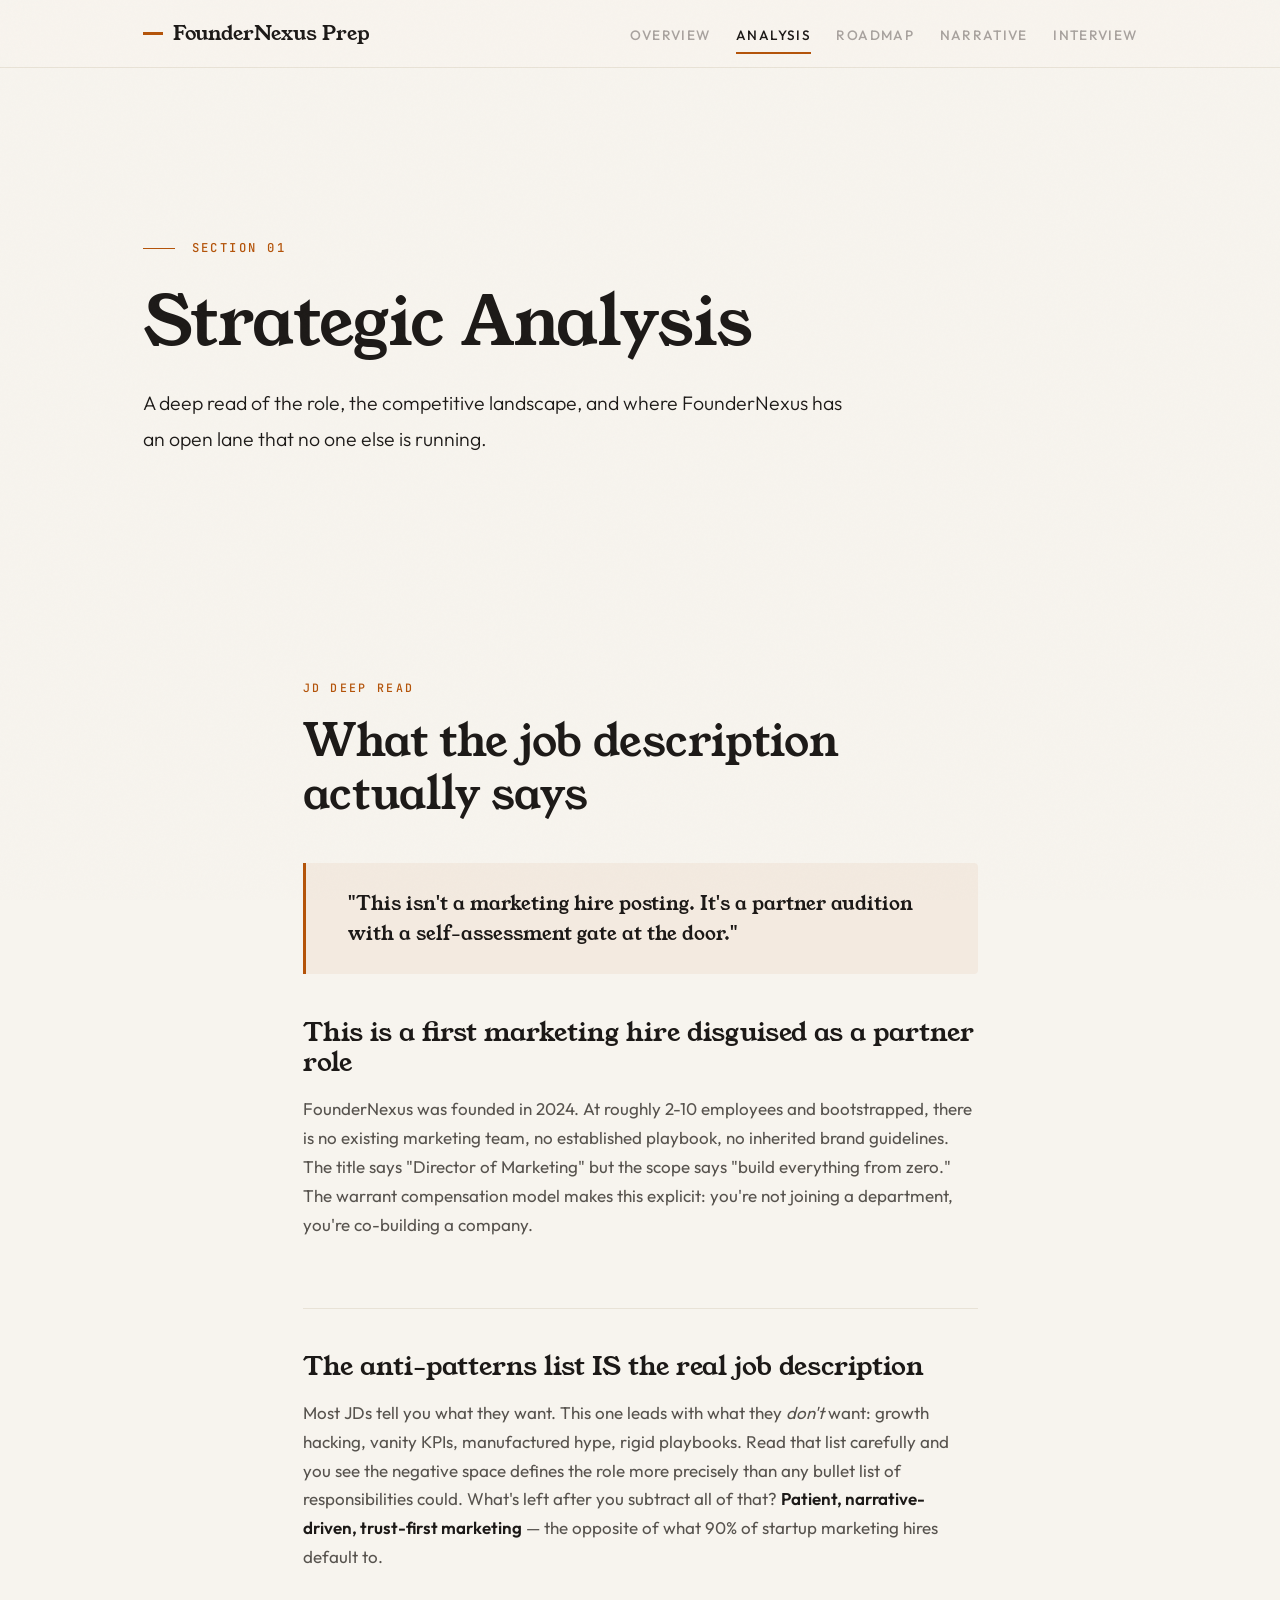
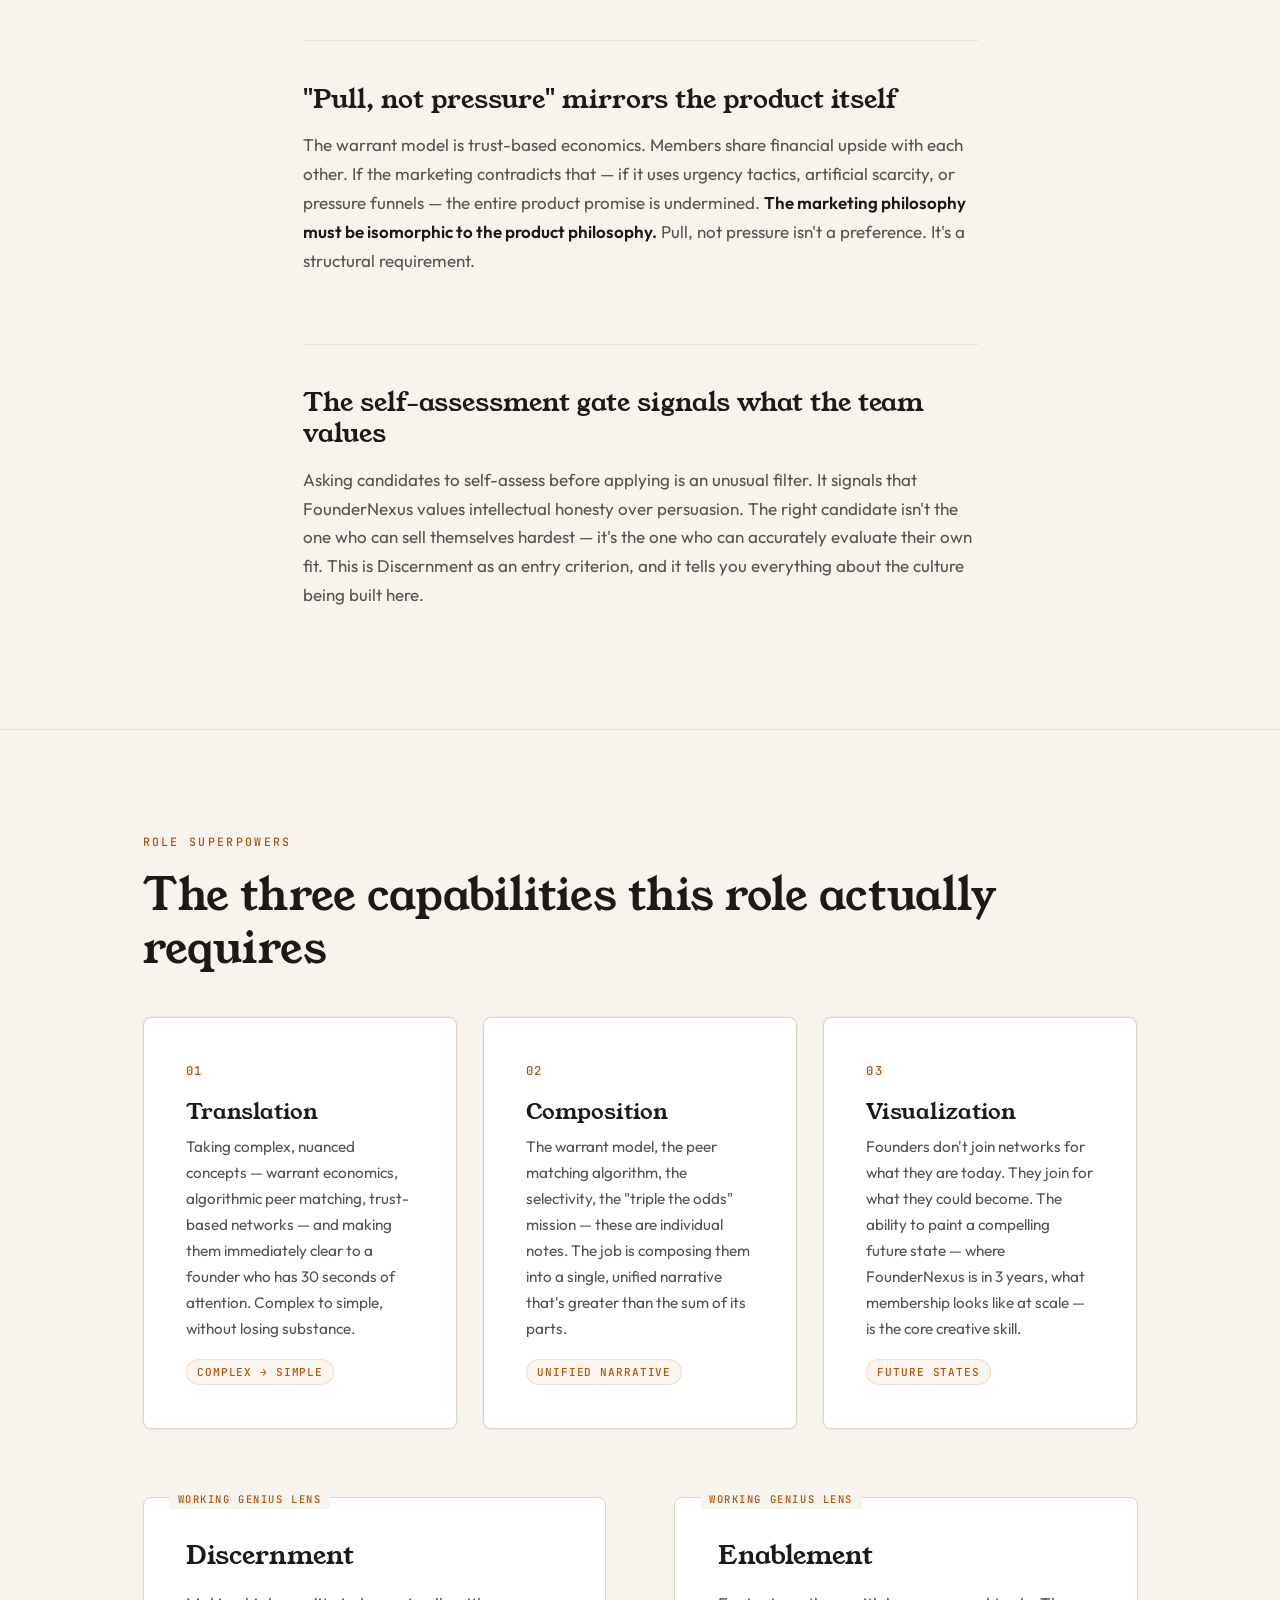
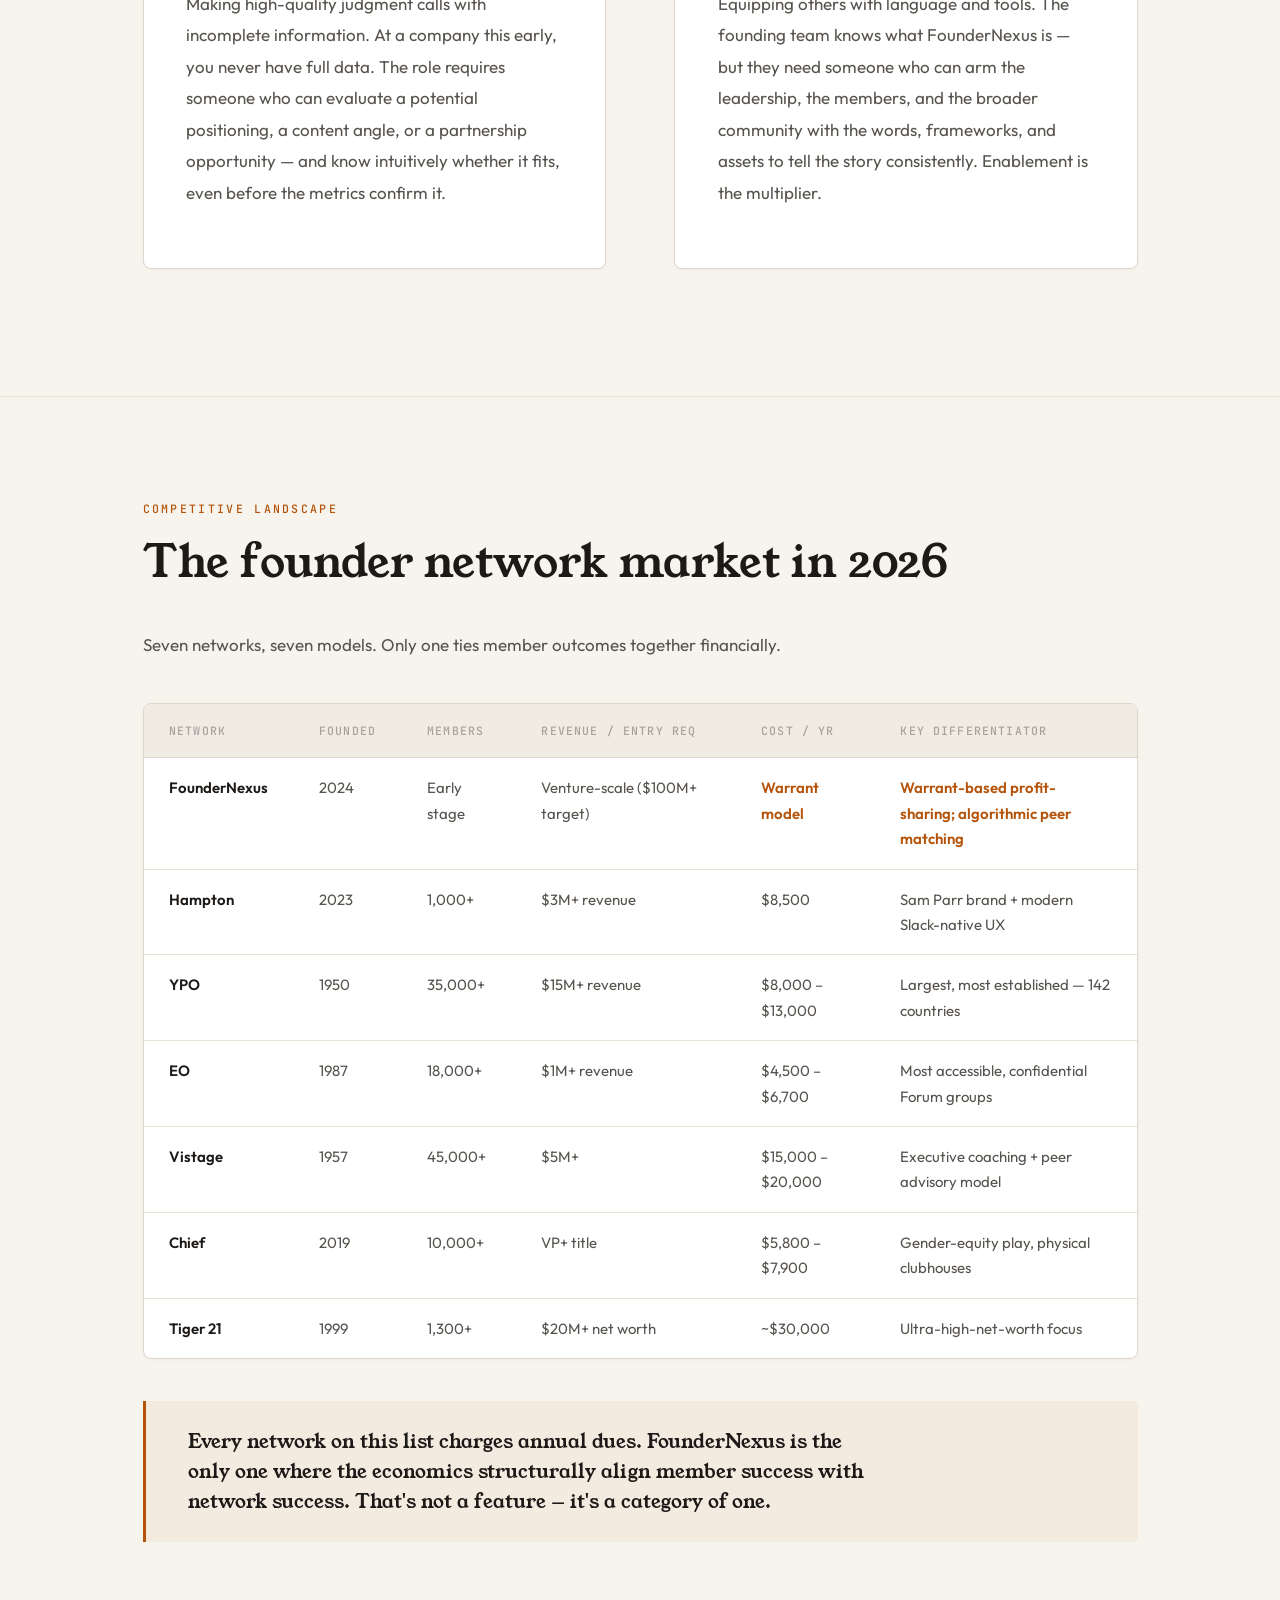
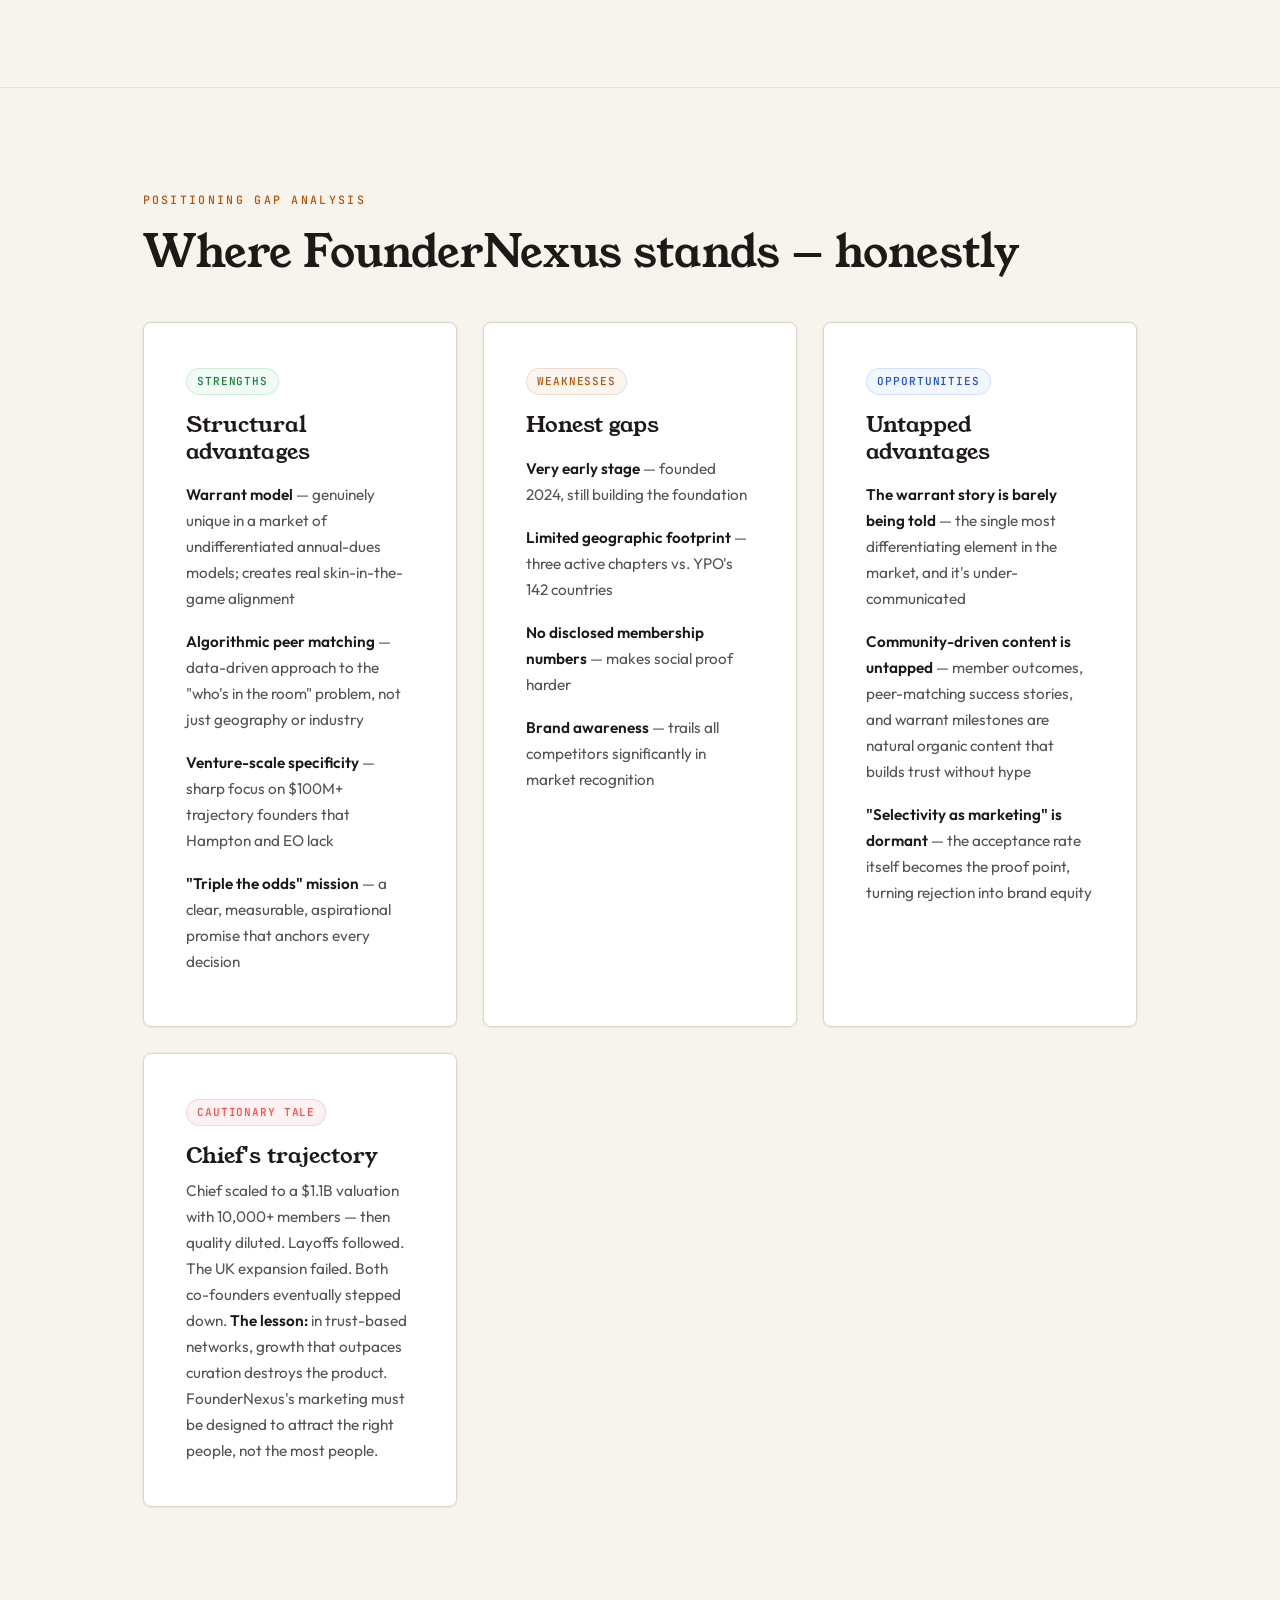
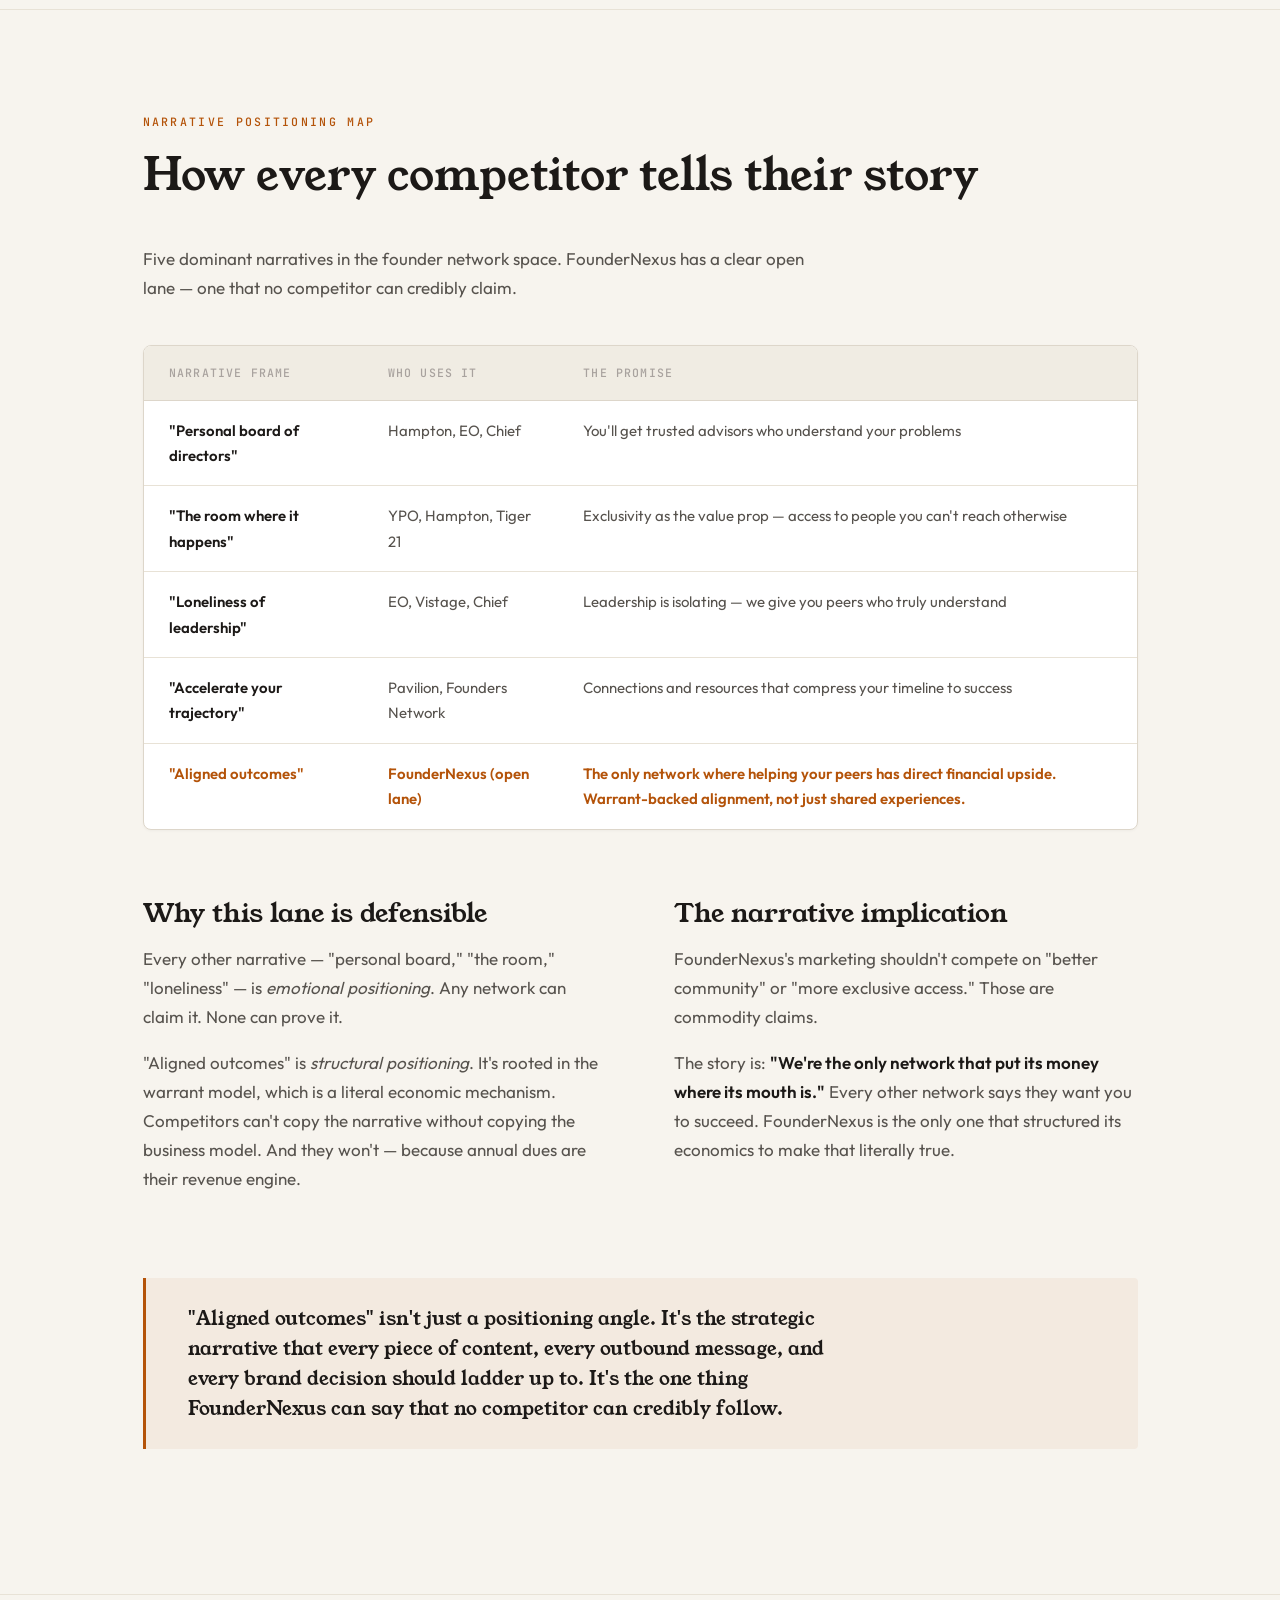
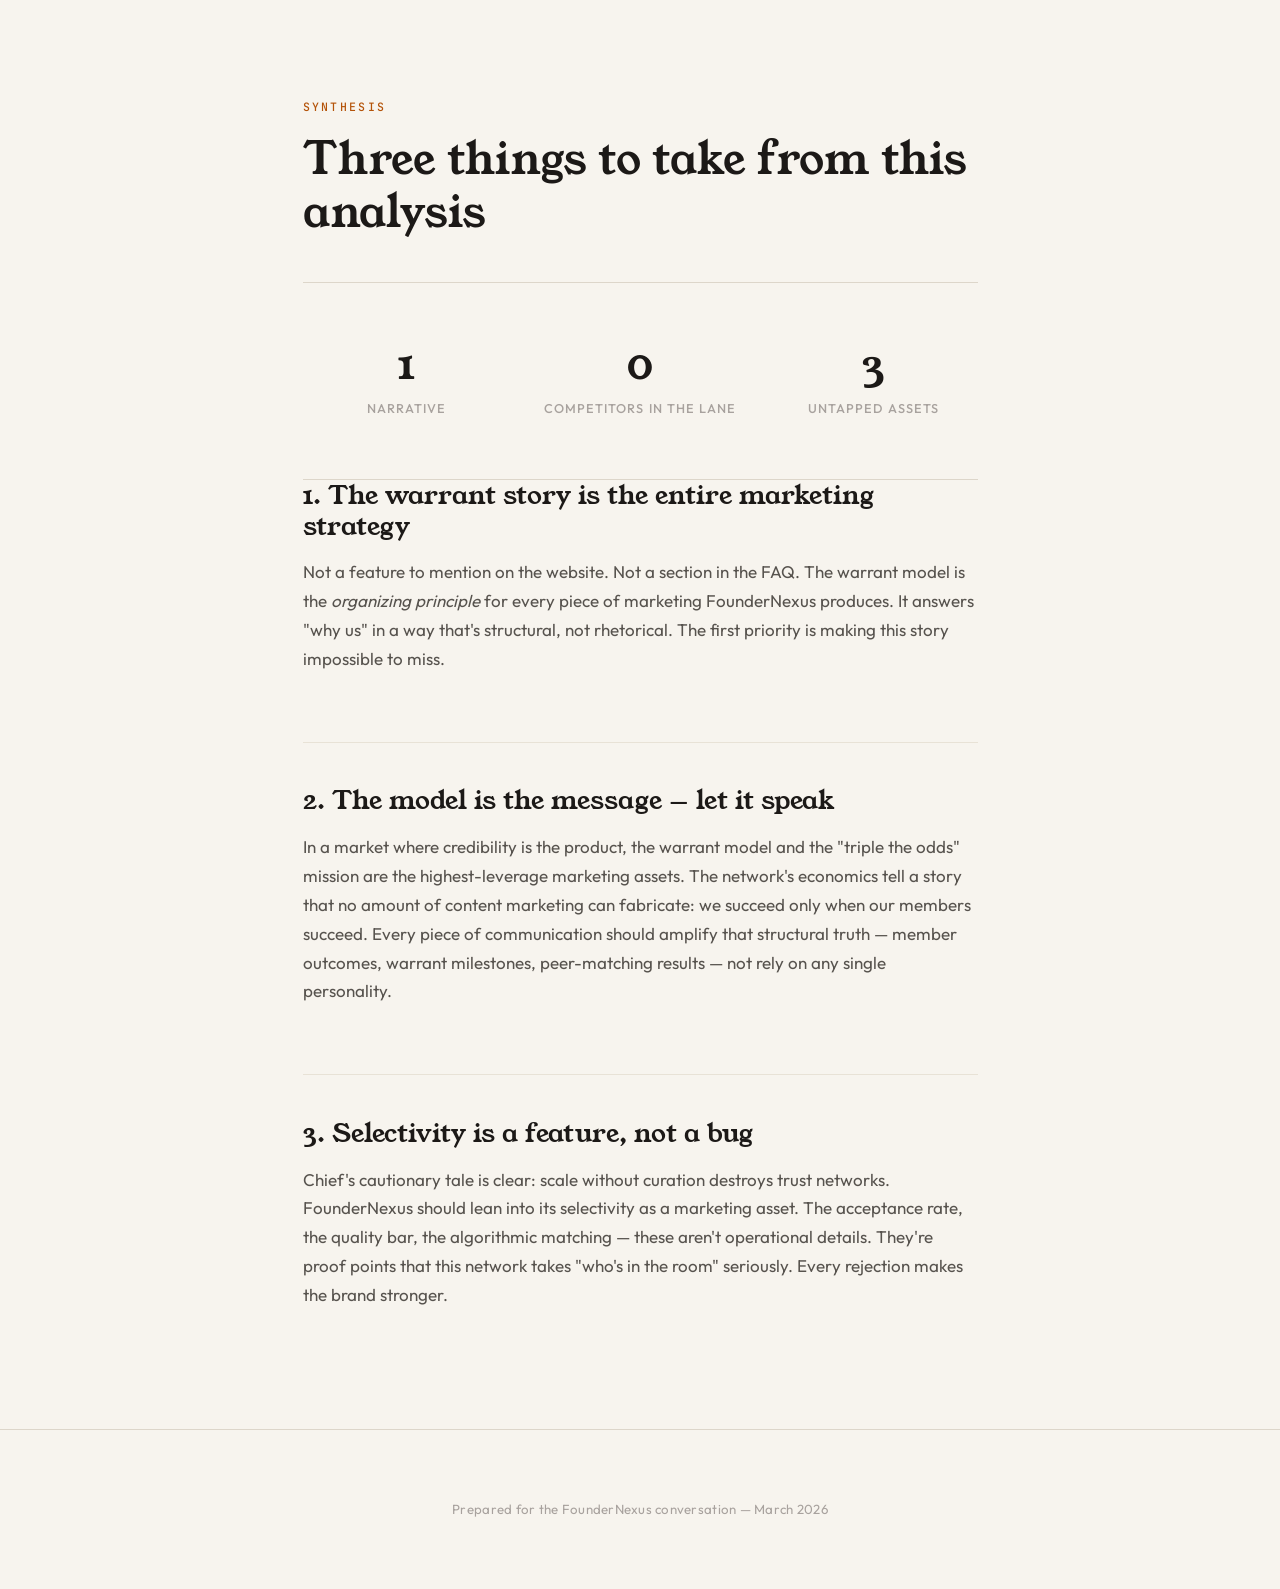
==== commit a0ba49a5: "Redesign: warm editorial theme + remove founder-centric framing - Complete CSS rewrite: dark theme →" ====
--- a/analysis.html
+++ b/analysis.html
@@ -55,8 +55,8 @@
         <h3>"Pull, not pressure" mirrors the product itself</h3>
         <p>The warrant model is trust-based economics. Members share financial upside with each other. If the marketing contradicts that — if it uses urgency tactics, artificial scarcity, or pressure funnels — the entire product promise is undermined. <strong>The marketing philosophy must be isomorphic to the product philosophy.</strong> Pull, not pressure isn't a preference. It's a structural requirement.</p>
 
-        <h3>The self-assessment gate signals what Court values</h3>
-        <p>Asking candidates to self-assess before applying is an unusual filter. It signals that FounderNexus values intellectual honesty over persuasion. The right candidate isn't the one who can sell themselves hardest — it's the one who can accurately evaluate their own fit. This is Discernment as an entry criterion, and it tells you everything about the culture Court is building.</p>
+        <h3>The self-assessment gate signals what the team values</h3>
+        <p>Asking candidates to self-assess before applying is an unusual filter. It signals that FounderNexus values intellectual honesty over persuasion. The right candidate isn't the one who can sell themselves hardest — it's the one who can accurately evaluate their own fit. This is Discernment as an entry criterion, and it tells you everything about the culture being built here.</p>
       </div>
     </div>
   </section>
@@ -80,7 +80,7 @@
         <div class="card reveal">
           <div class="card-number">02</div>
           <h3>Composition</h3>
-          <p>Court's track record, the warrant model, the peer matching algorithm, the selectivity — these are individual notes. The job is composing them into a single, unified narrative that's greater than the sum of its parts.</p>
+          <p>The warrant model, the peer matching algorithm, the selectivity, the "triple the odds" mission — these are individual notes. The job is composing them into a single, unified narrative that's greater than the sum of its parts.</p>
           <span class="badge" style="margin-top: var(--space-sm);">Unified Narrative</span>
         </div>
 
@@ -101,7 +101,7 @@
         <div class="msg-block">
           <div class="msg-block-label">Working Genius Lens</div>
           <h3>Enablement</h3>
-          <p>Equipping others with language and tools. Court knows what FounderNexus is — but he needs someone who can arm him, members, and the broader team with the words, frameworks, and assets to tell the story consistently. Enablement is the multiplier.</p>
+          <p>Equipping others with language and tools. The founding team knows what FounderNexus is — but they need someone who can arm the leadership, the members, and the broader community with the words, frameworks, and assets to tell the story consistently. Enablement is the multiplier.</p>
         </div>
       </div>
     </div>
@@ -137,7 +137,7 @@
               <td>Early stage</td>
               <td>Venture-scale ($100M+ target)</td>
               <td><span class="highlight">Warrant model</span></td>
-              <td><span class="highlight">Only warrant-based profit-sharing network</span></td>
+              <td><span class="highlight">Warrant-based profit-sharing; algorithmic peer matching</span></td>
             </tr>
             <tr>
               <td><strong>Hampton</strong></td>
@@ -210,10 +210,10 @@
           <span class="badge badge--green" style="margin-bottom: var(--space-sm);">Strengths</span>
           <h3>Structural advantages</h3>
           <ul style="list-style: none; padding: 0;">
-            <li style="padding: var(--space-xs) 0; color: var(--text-secondary); font-size: 0.9rem;"><strong>Warrant model</strong> — genuinely unique in a market of undifferentiated annual-dues models</li>
-            <li style="padding: var(--space-xs) 0; color: var(--text-secondary); font-size: 0.9rem;"><strong>Court's credibility</strong> — DocuSign track record + angel portfolio (Uber, Palantir, Spotify, Airbnb) = instant legitimacy</li>
-            <li style="padding: var(--space-xs) 0; color: var(--text-secondary); font-size: 0.9rem;"><strong>Algorithmic peer matching</strong> — data-driven approach to the "who's in the room" problem</li>
-            <li style="padding: var(--space-xs) 0; color: var(--text-secondary); font-size: 0.9rem;"><strong>Venture-scale focus</strong> — niche specificity that Hampton and EO lack</li>
+            <li style="padding: var(--space-xs) 0; color: var(--text-secondary); font-size: 0.9rem;"><strong>Warrant model</strong> — genuinely unique in a market of undifferentiated annual-dues models; creates real skin-in-the-game alignment</li>
+            <li style="padding: var(--space-xs) 0; color: var(--text-secondary); font-size: 0.9rem;"><strong>Algorithmic peer matching</strong> — data-driven approach to the "who's in the room" problem, not just geography or industry</li>
+            <li style="padding: var(--space-xs) 0; color: var(--text-secondary); font-size: 0.9rem;"><strong>Venture-scale specificity</strong> — sharp focus on $100M+ trajectory founders that Hampton and EO lack</li>
+            <li style="padding: var(--space-xs) 0; color: var(--text-secondary); font-size: 0.9rem;"><strong>"Triple the odds" mission</strong> — a clear, measurable, aspirational promise that anchors every decision</li>
           </ul>
         </div>
 
@@ -233,13 +233,13 @@
           <h3>Untapped advantages</h3>
           <ul style="list-style: none; padding: 0;">
             <li style="padding: var(--space-xs) 0; color: var(--text-secondary); font-size: 0.9rem;"><strong>The warrant story is barely being told</strong> — the single most differentiating element in the market, and it's under-communicated</li>
-            <li style="padding: var(--space-xs) 0; color: var(--text-secondary); font-size: 0.9rem;"><strong>Court's personal brand is under-leveraged</strong> — his thinking, pattern recognition, and portfolio story could drive organic inbound at scale</li>
-            <li style="padding: var(--space-xs) 0; color: var(--text-secondary); font-size: 0.9rem;"><strong>"Selectivity as marketing" is untapped</strong> — the acceptance rate itself becomes the proof point, turning rejection into brand equity</li>
+            <li style="padding: var(--space-xs) 0; color: var(--text-secondary); font-size: 0.9rem;"><strong>Community-driven content is untapped</strong> — member outcomes, peer-matching success stories, and warrant milestones are natural organic content that builds trust without hype</li>
+            <li style="padding: var(--space-xs) 0; color: var(--text-secondary); font-size: 0.9rem;"><strong>"Selectivity as marketing" is dormant</strong> — the acceptance rate itself becomes the proof point, turning rejection into brand equity</li>
           </ul>
         </div>
 
         <div class="card reveal">
-          <span class="badge" style="margin-bottom: var(--space-sm); background: rgba(239, 83, 80, 0.08); color: #ef9a9a; border-color: rgba(239, 83, 80, 0.2);">Cautionary Tale</span>
+          <span class="badge" style="margin-bottom: var(--space-sm); background: rgba(239, 83, 80, 0.08); color: #ef5350; border-color: rgba(239, 83, 80, 0.2);">Cautionary Tale</span>
           <h3>Chief's trajectory</h3>
           <p>Chief scaled to a $1.1B valuation with 10,000+ members — then quality diluted. Layoffs followed. The UK expansion failed. Both co-founders eventually stepped down. <strong>The lesson:</strong> in trust-based networks, growth that outpaces curation destroys the product. FounderNexus's marketing must be designed to attract the right people, not the most people.</p>
         </div>
@@ -291,7 +291,7 @@
             <tr>
               <td><strong style="color: var(--accent);">"Aligned outcomes"</strong></td>
               <td><span class="highlight">FounderNexus (open lane)</span></td>
-              <td><span class="highlight">The only network where helping your peers has direct financial upside. Aligned incentives, not just shared experiences.</span></td>
+              <td><span class="highlight">The only network where helping your peers has direct financial upside. Warrant-backed alignment, not just shared experiences.</span></td>
             </tr>
           </tbody>
         </table>
@@ -347,8 +347,8 @@
         <h3>1. The warrant story is the entire marketing strategy</h3>
         <p>Not a feature to mention on the website. Not a section in the FAQ. The warrant model is the <em>organizing principle</em> for every piece of marketing FounderNexus produces. It answers "why us" in a way that's structural, not rhetorical. The first priority is making this story impossible to miss.</p>
 
-        <h3>2. Court's visibility is the highest-leverage channel</h3>
-        <p>In a market where credibility is the product, the founder's thinking — made visible at scale — is the most efficient marketing asset. Not "thought leadership" in the generic sense. Specific, opinionated, experience-backed perspectives on what makes venture-scale founders succeed. The kind of content that makes a reader think: "I want to be in a room with this person."</p>
+        <h3>2. The model is the message — let it speak</h3>
+        <p>In a market where credibility is the product, the warrant model and the "triple the odds" mission are the highest-leverage marketing assets. The network's economics tell a story that no amount of content marketing can fabricate: we succeed only when our members succeed. Every piece of communication should amplify that structural truth — member outcomes, warrant milestones, peer-matching results — not rely on any single personality.</p>
 
         <h3>3. Selectivity is a feature, not a bug</h3>
         <p>Chief's cautionary tale is clear: scale without curation destroys trust networks. FounderNexus should lean into its selectivity as a marketing asset. The acceptance rate, the quality bar, the algorithmic matching — these aren't operational details. They're proof points that this network takes "who's in the room" seriously. Every rejection makes the brand stronger.</p>
--- a/css/styles.css
+++ b/css/styles.css
@@ -1,35 +1,46 @@
-/* FounderNexus Interview — Design System
-   Aesthetic: Refined Editorial. Confident restraint.
-   Display: Instrument Serif | Body: Plus Jakarta Sans
-   Palette: Near-black + warm gold accents */
-
-@import url('https://fonts.googleapis.com/css2?family=Instrument+Serif:ital@0;1&family=Plus+Jakarta+Sans:ital,wght@0,300;0,400;0,500;0,600;0,700;1,400;1,500&display=swap');
+/* FounderNexus Interview — Design System V2
+   Aesthetic: Warm Modernist Editorial
+   Think: Kinfolk × Monocle × architectural journal
+   Display: Young Serif | Body: Outfit
+   Palette: Warm cream + deep slate + copper accent */
+
+@import url('https://fonts.googleapis.com/css2?family=Young+Serif&family=Outfit:wght@300;400;500;600;700&family=JetBrains+Mono:wght@400;500&display=swap');
 
 /* ── Reset ── */
 *, *::before, *::after { box-sizing: border-box; margin: 0; padding: 0; }
 
 /* ── Custom Properties ── */
 :root {
-  --bg-deep: #080808;
-  --bg: #0e0e0e;
-  --bg-surface: #161616;
-  --bg-card: #1c1c1c;
-  --bg-card-hover: #242424;
-  --border: #2a2a2a;
-  --border-subtle: #1e1e1e;
-
-  --text-primary: #ede8df;
-  --text-secondary: #9e9788;
-  --text-muted: #5e5a52;
-  --text-inverse: #0e0e0e;
-
-  --accent: #c9a96e;
-  --accent-dim: #a08550;
-  --accent-bright: #e0c68a;
-  --accent-glow: rgba(201, 169, 110, 0.08);
-
-  --font-display: 'Instrument Serif', Georgia, serif;
-  --font-body: 'Plus Jakarta Sans', -apple-system, sans-serif;
+  --bg: #F7F4EE;
+  --bg-warm: #F0ECE3;
+  --bg-surface: #EAE5DA;
+  --bg-card: #FFFFFF;
+  --bg-card-hover: #FFFDF8;
+  --bg-dark: #1C1917;
+  --bg-dark-surface: #292524;
+
+  --border: #DDD6CA;
+  --border-subtle: #E8E2D6;
+  --border-strong: #C4BAA8;
+
+  --text-primary: #1C1917;
+  --text-secondary: #57534E;
+  --text-muted: #A8A29E;
+  --text-on-dark: #F7F4EE;
+  --text-on-dark-secondary: #A8A29E;
+
+  --accent: #B45309;
+  --accent-hover: #92400E;
+  --accent-light: #D97706;
+  --accent-bg: rgba(180, 83, 9, 0.06);
+  --accent-bg-strong: rgba(180, 83, 9, 0.12);
+
+  --copper: #B87333;
+  --copper-light: #D4956B;
+
+  --font-display: 'Young Serif', Georgia, serif;
+  --font-body: 'Outfit', -apple-system, sans-serif;
+  --font-mono: 'JetBrains Mono', monospace;
 
   --space-xs: 0.5rem;
   --space-sm: 1rem;
@@ -39,22 +50,28 @@
   --space-2xl: 6rem;
   --space-3xl: 10rem;
 
-  --radius-sm: 6px;
-  --radius-md: 12px;
-  --radius-lg: 20px;
-
-  --max-w: 1100px;
-  --max-w-narrow: 800px;
-  --max-w-wide: 1300px;
+  --radius-sm: 4px;
+  --radius-md: 8px;
+  --radius-lg: 16px;
+  --radius-xl: 24px;
+
+  --max-w: 1080px;
+  --max-w-narrow: 760px;
+  --max-w-wide: 1280px;
 
   --transition-fast: 150ms ease;
-  --transition-base: 300ms ease;
-  --transition-slow: 600ms ease;
+  --transition-base: 300ms cubic-bezier(0.4, 0, 0.2, 1);
+  --transition-slow: 600ms cubic-bezier(0.4, 0, 0.2, 1);
+
+  --shadow-sm: 0 1px 3px rgba(28, 25, 23, 0.04);
+  --shadow-md: 0 4px 16px rgba(28, 25, 23, 0.06);
+  --shadow-lg: 0 12px 40px rgba(28, 25, 23, 0.08);
+  --shadow-card: 0 1px 3px rgba(28, 25, 23, 0.04), 0 0 0 1px rgba(28, 25, 23, 0.03);
 }
 
 /* ── Base ── */
 html {
-  font-size: 16px;
+  font-size: 17px;
   scroll-behavior: smooth;
   -webkit-font-smoothing: antialiased;
   -moz-osx-font-smoothing: grayscale;
@@ -70,12 +87,12 @@
   overflow-x: hidden;
 }
 
-/* ── Grain Overlay ── */
+/* ── Subtle paper texture ── */
 body::before {
   content: '';
   position: fixed;
   inset: 0;
-  background-image: url("data:image/svg+xml,%3Csvg viewBox='0 0 256 256' xmlns='http://www.w3.org/2000/svg'%3E%3Cfilter id='noise'%3E%3CfeTurbulence type='fractalNoise' baseFrequency='0.9' numOctaves='4' stitchTiles='stitch'/%3E%3C/filter%3E%3Crect width='100%25' height='100%25' filter='url(%23noise)' opacity='0.03'/%3E%3C/svg%3E");
+  background-image: url("data:image/svg+xml,%3Csvg viewBox='0 0 512 512' xmlns='http://www.w3.org/2000/svg'%3E%3Cfilter id='n'%3E%3CfeTurbulence type='fractalNoise' baseFrequency='0.75' numOctaves='4' stitchTiles='stitch'/%3E%3C/filter%3E%3Crect width='100%25' height='100%25' filter='url(%23n)' opacity='0.018'/%3E%3C/svg%3E");
   pointer-events: none;
   z-index: 9999;
 }
@@ -84,28 +101,32 @@
 h1, h2, h3, h4 {
   font-family: var(--font-display);
   font-weight: 400;
-  line-height: 1.15;
+  line-height: 1.2;
   color: var(--text-primary);
 }
 
 h1 {
-  font-size: clamp(2.8rem, 6vw, 4.5rem);
-  letter-spacing: -0.02em;
+  font-size: clamp(2.6rem, 5.5vw, 4rem);
+  line-height: 1.1;
+  letter-spacing: -0.01em;
 }
 
 h2 {
-  font-size: clamp(2rem, 4vw, 3rem);
-  letter-spacing: -0.01em;
+  font-size: clamp(1.8rem, 3.5vw, 2.6rem);
   margin-bottom: var(--space-lg);
 }
 
 h3 {
-  font-size: clamp(1.4rem, 2.5vw, 1.8rem);
+  font-size: clamp(1.25rem, 2vw, 1.6rem);
   margin-bottom: var(--space-sm);
 }
 
 h4 {
-  font-size: 1.15rem;
+  font-family: var(--font-body);
+  font-size: 0.85rem;
+  font-weight: 600;
+  text-transform: uppercase;
+  letter-spacing: 0.06em;
   color: var(--text-secondary);
   margin-bottom: var(--space-xs);
 }
@@ -113,24 +134,30 @@
 p {
   margin-bottom: var(--space-sm);
   color: var(--text-secondary);
-  max-width: 65ch;
+  max-width: 62ch;
 }
 
 p.lead {
   font-size: 1.15rem;
-  line-height: 1.8;
+  line-height: 1.85;
   color: var(--text-primary);
   font-weight: 300;
 }
 
 strong { color: var(--text-primary); font-weight: 600; }
+em { font-style: italic; }
 
 a {
   color: var(--accent);
   text-decoration: none;
   transition: color var(--transition-fast);
 }
-a:hover { color: var(--accent-bright); }
+a:hover { color: var(--accent-hover); }
+
+::selection {
+  background: var(--accent-bg-strong);
+  color: var(--text-primary);
+}
 
 /* ── Layout ── */
 .container {
@@ -156,9 +183,9 @@
   position: sticky;
   top: 0;
   z-index: 100;
-  background: rgba(14, 14, 14, 0.85);
-  backdrop-filter: blur(20px);
-  -webkit-backdrop-filter: blur(20px);
+  background: rgba(247, 244, 238, 0.88);
+  backdrop-filter: blur(16px) saturate(1.4);
+  -webkit-backdrop-filter: blur(16px) saturate(1.4);
   border-bottom: 1px solid var(--border-subtle);
   padding: var(--space-sm) 0;
 }
@@ -171,19 +198,18 @@
 
 .nav-brand {
   font-family: var(--font-display);
-  font-size: 1.25rem;
+  font-size: 1.15rem;
   color: var(--text-primary);
   text-decoration: none;
   display: flex;
   align-items: center;
-  gap: var(--space-xs);
+  gap: 0.6rem;
 }
 
 .nav-brand .brand-mark {
-  width: 8px;
-  height: 8px;
+  width: 20px;
+  height: 3px;
   background: var(--accent);
-  border-radius: 50%;
   display: inline-block;
 }
 
@@ -194,11 +220,11 @@
 }
 
 .nav-links a {
-  font-size: 0.85rem;
+  font-size: 0.8rem;
   font-weight: 500;
   color: var(--text-muted);
   text-transform: uppercase;
-  letter-spacing: 0.08em;
+  letter-spacing: 0.1em;
   padding: var(--space-xs) 0;
   position: relative;
   transition: color var(--transition-fast);
@@ -207,10 +233,10 @@
 .nav-links a::after {
   content: '';
   position: absolute;
-  bottom: 0;
+  bottom: -2px;
   left: 0;
   width: 0;
-  height: 1px;
+  height: 2px;
   background: var(--accent);
   transition: width var(--transition-base);
 }
@@ -231,33 +257,22 @@
   position: relative;
 }
 
-.hero::before {
-  content: '';
-  position: absolute;
-  top: 0;
-  left: 50%;
-  transform: translateX(-50%);
-  width: 600px;
-  height: 600px;
-  background: radial-gradient(ellipse, var(--accent-glow) 0%, transparent 70%);
-  pointer-events: none;
-}
-
 .hero-eyebrow {
-  font-size: 0.8rem;
-  font-weight: 600;
-  text-transform: uppercase;
-  letter-spacing: 0.15em;
+  font-family: var(--font-mono);
+  font-size: 0.72rem;
+  font-weight: 500;
+  text-transform: uppercase;
+  letter-spacing: 0.2em;
   color: var(--accent);
   margin-bottom: var(--space-md);
   display: flex;
   align-items: center;
-  gap: var(--space-xs);
+  gap: var(--space-sm);
 }
 
 .hero-eyebrow::before {
   content: '';
-  width: 24px;
+  width: 32px;
   height: 1px;
   background: var(--accent);
 }
@@ -288,45 +303,33 @@
   overflow: hidden;
   text-decoration: none;
   display: block;
-}
-
-.card::before {
-  content: '';
-  position: absolute;
-  top: 0;
-  left: 0;
-  right: 0;
-  height: 2px;
-  background: linear-gradient(90deg, var(--accent), transparent);
-  opacity: 0;
-  transition: opacity var(--transition-base);
+  box-shadow: var(--shadow-card);
 }
 
 .card:hover {
-  background: var(--bg-card-hover);
-  border-color: var(--accent-dim);
+  box-shadow: var(--shadow-md);
+  border-color: var(--border-strong);
   transform: translateY(-2px);
 }
 
-.card:hover::before { opacity: 1; }
-
 .card-number {
-  font-family: var(--font-display);
-  font-size: 2.5rem;
-  color: var(--accent-dim);
-  line-height: 1;
+  font-family: var(--font-mono);
+  font-size: 0.72rem;
+  font-weight: 500;
+  letter-spacing: 0.1em;
+  color: var(--accent);
   margin-bottom: var(--space-sm);
-  opacity: 0.5;
 }
 
 .card h3 {
   color: var(--text-primary);
   margin-bottom: var(--space-xs);
+  font-size: 1.3rem;
 }
 
 .card p {
   font-size: 0.9rem;
-  color: var(--text-muted);
+  color: var(--text-secondary);
   margin-bottom: 0;
 }
 
@@ -334,9 +337,9 @@
   position: absolute;
   bottom: var(--space-lg);
   right: var(--space-lg);
-  color: var(--accent-dim);
-  font-size: 1.2rem;
-  transition: transform var(--transition-fast);
+  color: var(--text-muted);
+  font-size: 1.1rem;
+  transition: all var(--transition-fast);
 }
 
 .card:hover .card-arrow {
@@ -346,11 +349,12 @@
 
 /* ── Section Eyebrow ── */
 .section-eyebrow {
-  font-size: 0.75rem;
-  font-weight: 600;
-  text-transform: uppercase;
-  letter-spacing: 0.15em;
-  color: var(--accent-dim);
+  font-family: var(--font-mono);
+  font-size: 0.68rem;
+  font-weight: 500;
+  text-transform: uppercase;
+  letter-spacing: 0.2em;
+  color: var(--accent);
   margin-bottom: var(--space-sm);
 }
 
@@ -360,21 +364,25 @@
   grid-template-columns: repeat(auto-fit, minmax(160px, 1fr));
   gap: var(--space-md);
   padding: var(--space-lg) 0;
+  border-top: 1px solid var(--border);
+  border-bottom: 1px solid var(--border);
 }
 
 .stat {
   text-align: center;
+  padding: var(--space-sm) 0;
 }
 
 .stat-value {
   font-family: var(--font-display);
   font-size: 2.5rem;
-  color: var(--accent);
+  color: var(--text-primary);
   line-height: 1.1;
 }
 
 .stat-label {
-  font-size: 0.8rem;
+  font-size: 0.75rem;
+  font-weight: 500;
   color: var(--text-muted);
   text-transform: uppercase;
   letter-spacing: 0.08em;
@@ -387,25 +395,28 @@
   border-radius: var(--radius-md);
   border: 1px solid var(--border);
   margin: var(--space-md) 0;
+  background: var(--bg-card);
+  box-shadow: var(--shadow-sm);
 }
 
 table {
   width: 100%;
   border-collapse: collapse;
-  font-size: 0.9rem;
+  font-size: 0.88rem;
 }
 
 thead {
-  background: var(--bg-surface);
+  background: var(--bg-warm);
 }
 
 th {
   text-align: left;
   padding: var(--space-sm) var(--space-md);
-  font-size: 0.75rem;
-  font-weight: 600;
-  text-transform: uppercase;
-  letter-spacing: 0.08em;
+  font-family: var(--font-mono);
+  font-size: 0.68rem;
+  font-weight: 500;
+  text-transform: uppercase;
+  letter-spacing: 0.1em;
   color: var(--text-muted);
   border-bottom: 1px solid var(--border);
   white-space: nowrap;
@@ -420,11 +431,10 @@
 
 tr:last-child td { border-bottom: none; }
 
-tr:hover td { background: var(--accent-glow); }
+tr:hover td { background: var(--accent-bg); }
 
 td strong { color: var(--text-primary); }
-
-td .highlight { color: var(--accent); font-weight: 500; }
+td .highlight { color: var(--accent); font-weight: 600; }
 
 /* ── Timeline ── */
 .timeline {
@@ -439,7 +449,7 @@
   top: 0;
   bottom: 0;
   width: 1px;
-  background: linear-gradient(to bottom, var(--accent), var(--border-subtle));
+  background: var(--border);
 }
 
 .timeline-item {
@@ -457,21 +467,24 @@
   height: 14px;
   border-radius: 50%;
   background: var(--bg);
-  border: 2px solid var(--accent);
+  border: 2px solid var(--border-strong);
   z-index: 1;
+  transition: all var(--transition-base);
 }
 
 .timeline-item.active .timeline-dot {
   background: var(--accent);
-  box-shadow: 0 0 12px rgba(201, 169, 110, 0.4);
+  border-color: var(--accent);
+  box-shadow: 0 0 0 4px var(--accent-bg-strong);
 }
 
 .timeline-phase {
-  font-size: 0.75rem;
-  font-weight: 600;
-  text-transform: uppercase;
-  letter-spacing: 0.12em;
-  color: var(--accent-dim);
+  font-family: var(--font-mono);
+  font-size: 0.68rem;
+  font-weight: 500;
+  text-transform: uppercase;
+  letter-spacing: 0.15em;
+  color: var(--accent);
   margin-bottom: var(--space-xs);
 }
 
@@ -504,28 +517,32 @@
   content: '→';
   position: absolute;
   left: 0;
-  color: var(--accent-dim);
+  color: var(--accent);
+  font-weight: 500;
 }
 
 /* ── Blockquote / Callout ── */
 .callout {
-  border-left: 2px solid var(--accent);
+  border-left: 3px solid var(--accent);
   padding: var(--space-md) var(--space-lg);
-  background: var(--accent-glow);
+  background: var(--accent-bg);
   border-radius: 0 var(--radius-sm) var(--radius-sm) 0;
   margin: var(--space-lg) 0;
 }
 
 .callout p {
   color: var(--text-primary);
-  font-style: italic;
+  font-family: var(--font-display);
+  font-size: 1.1rem;
+  line-height: 1.6;
   margin-bottom: 0;
 }
 
 .callout cite {
   display: block;
   font-style: normal;
-  font-size: 0.85rem;
+  font-family: var(--font-body);
+  font-size: 0.82rem;
   color: var(--text-muted);
   margin-top: var(--space-xs);
 }
@@ -535,27 +552,34 @@
   display: inline-flex;
   align-items: center;
   gap: 4px;
-  font-size: 0.72rem;
-  font-weight: 600;
+  font-family: var(--font-mono);
+  font-size: 0.65rem;
+  font-weight: 500;
   text-transform: uppercase;
   letter-spacing: 0.08em;
-  padding: 4px 10px;
+  padding: 3px 10px;
   border-radius: 100px;
-  background: var(--accent-glow);
-  color: var(--accent);
-  border: 1px solid rgba(201, 169, 110, 0.2);
+  background: var(--accent-bg);
+  color: var(--accent);
+  border: 1px solid rgba(180, 83, 9, 0.15);
 }
 
 .badge--green {
-  background: rgba(76, 175, 80, 0.08);
-  color: #81c784;
-  border-color: rgba(76, 175, 80, 0.2);
+  background: rgba(22, 163, 74, 0.06);
+  color: #15803d;
+  border-color: rgba(22, 163, 74, 0.15);
 }
 
 .badge--blue {
-  background: rgba(66, 165, 245, 0.08);
-  color: #64b5f6;
-  border-color: rgba(66, 165, 245, 0.2);
+  background: rgba(37, 99, 235, 0.06);
+  color: #1d4ed8;
+  border-color: rgba(37, 99, 235, 0.15);
+}
+
+.badge--slate {
+  background: rgba(28, 25, 23, 0.04);
+  color: var(--text-secondary);
+  border-color: var(--border);
 }
 
 /* ── Prose (long-form sections) ── */
@@ -602,23 +626,25 @@
   padding: var(--space-lg);
   margin-bottom: var(--space-md);
   position: relative;
+  box-shadow: var(--shadow-sm);
 }
 
 .msg-block-label {
   position: absolute;
-  top: calc(-0.5em);
+  top: calc(-0.65em);
   left: var(--space-md);
-  background: var(--bg-card);
+  background: var(--bg);
   padding: 0 var(--space-xs);
-  font-size: 0.7rem;
-  font-weight: 600;
-  text-transform: uppercase;
-  letter-spacing: 0.1em;
-  color: var(--accent-dim);
+  font-family: var(--font-mono);
+  font-size: 0.62rem;
+  font-weight: 500;
+  text-transform: uppercase;
+  letter-spacing: 0.15em;
+  color: var(--accent);
 }
 
 .msg-block h3 {
-  font-size: 1.6rem;
+  font-size: 1.5rem;
   margin-bottom: var(--space-sm);
   margin-top: 0;
   padding-top: 0;
@@ -627,65 +653,126 @@
 
 .msg-block p {
   font-size: 1rem;
-  line-height: 1.8;
+  line-height: 1.85;
+}
+
+/* ── Dark Section Variant ── */
+.section-dark {
+  background: var(--bg-dark);
+  color: var(--text-on-dark);
+  border-top-color: transparent;
+}
+
+.section-dark + section {
+  border-top-color: transparent;
+}
+
+.section-dark h2,
+.section-dark h3 {
+  color: var(--text-on-dark);
+}
+
+.section-dark p {
+  color: var(--text-on-dark-secondary);
+}
+
+.section-dark .section-eyebrow {
+  color: var(--copper-light);
+}
+
+.section-dark .callout {
+  border-left-color: var(--copper);
+  background: rgba(184, 115, 51, 0.08);
+}
+
+.section-dark .callout p {
+  color: var(--text-on-dark);
+}
+
+/* ── Divider ── */
+.divider {
+  width: 48px;
+  height: 2px;
+  background: var(--accent);
+  margin: var(--space-xl) 0;
 }
 
 /* ── Footer ── */
 .site-footer {
-  border-top: 1px solid var(--border-subtle);
+  border-top: 1px solid var(--border);
   padding: var(--space-xl) 0;
   text-align: center;
 }
 
 .site-footer p {
-  font-size: 0.8rem;
+  font-size: 0.78rem;
   color: var(--text-muted);
   margin: 0 auto;
+  letter-spacing: 0.02em;
 }
 
 /* ── Animations ── */
 @keyframes fadeInUp {
-  from { opacity: 0; transform: translateY(20px); }
+  from { opacity: 0; transform: translateY(24px); }
   to { opacity: 1; transform: translateY(0); }
+}
+
+@keyframes fadeIn {
+  from { opacity: 0; }
+  to { opacity: 1; }
 }
 
 .animate-in {
   opacity: 0;
-  animation: fadeInUp 0.6s ease forwards;
-}
-
-.delay-1 { animation-delay: 0.1s; }
-.delay-2 { animation-delay: 0.2s; }
-.delay-3 { animation-delay: 0.3s; }
-.delay-4 { animation-delay: 0.4s; }
-.delay-5 { animation-delay: 0.5s; }
+  animation: fadeInUp 0.7s cubic-bezier(0.4, 0, 0.2, 1) forwards;
+}
+
+.delay-1 { animation-delay: 0.12s; }
+.delay-2 { animation-delay: 0.24s; }
+.delay-3 { animation-delay: 0.36s; }
+.delay-4 { animation-delay: 0.48s; }
+.delay-5 { animation-delay: 0.6s; }
 
 /* ── Scroll Reveal ── */
 .reveal {
   opacity: 0;
-  transform: translateY(16px);
-  transition: opacity 0.5s ease, transform 0.5s ease;
+  transform: translateY(20px);
+  transition: opacity 0.6s cubic-bezier(0.4, 0, 0.2, 1), transform 0.6s cubic-bezier(0.4, 0, 0.2, 1);
 }
 .reveal.visible {
   opacity: 1;
   transform: translateY(0);
 }
 
+/* ── Number Accent (large decorative numbers) ── */
+.number-accent {
+  font-family: var(--font-display);
+  font-size: 5rem;
+  color: var(--border);
+  line-height: 1;
+  position: absolute;
+  top: var(--space-sm);
+  right: var(--space-md);
+  user-select: none;
+  pointer-events: none;
+}
+
 /* ── Responsive ── */
 @media (max-width: 768px) {
+  html { font-size: 15px; }
   .nav-links { display: none; }
   .two-col { grid-template-columns: 1fr; }
   .hero { padding: var(--space-2xl) 0 var(--space-xl); }
   section { padding: var(--space-xl) 0; }
-  .container { padding: 0 var(--space-sm); }
+  .container { padding: 0 var(--space-md); }
   .stat-row { grid-template-columns: repeat(2, 1fr); }
   .card-grid { grid-template-columns: 1fr; }
+  .timeline { padding-left: var(--space-lg); }
 }
 
 /* ── Print ── */
 @media print {
   body::before { display: none; }
   .site-nav { display: none; }
-  body { background: white; color: #111; }
-  .card { border: 1px solid #ccc; }
-}
+  .card { break-inside: avoid; }
+}
